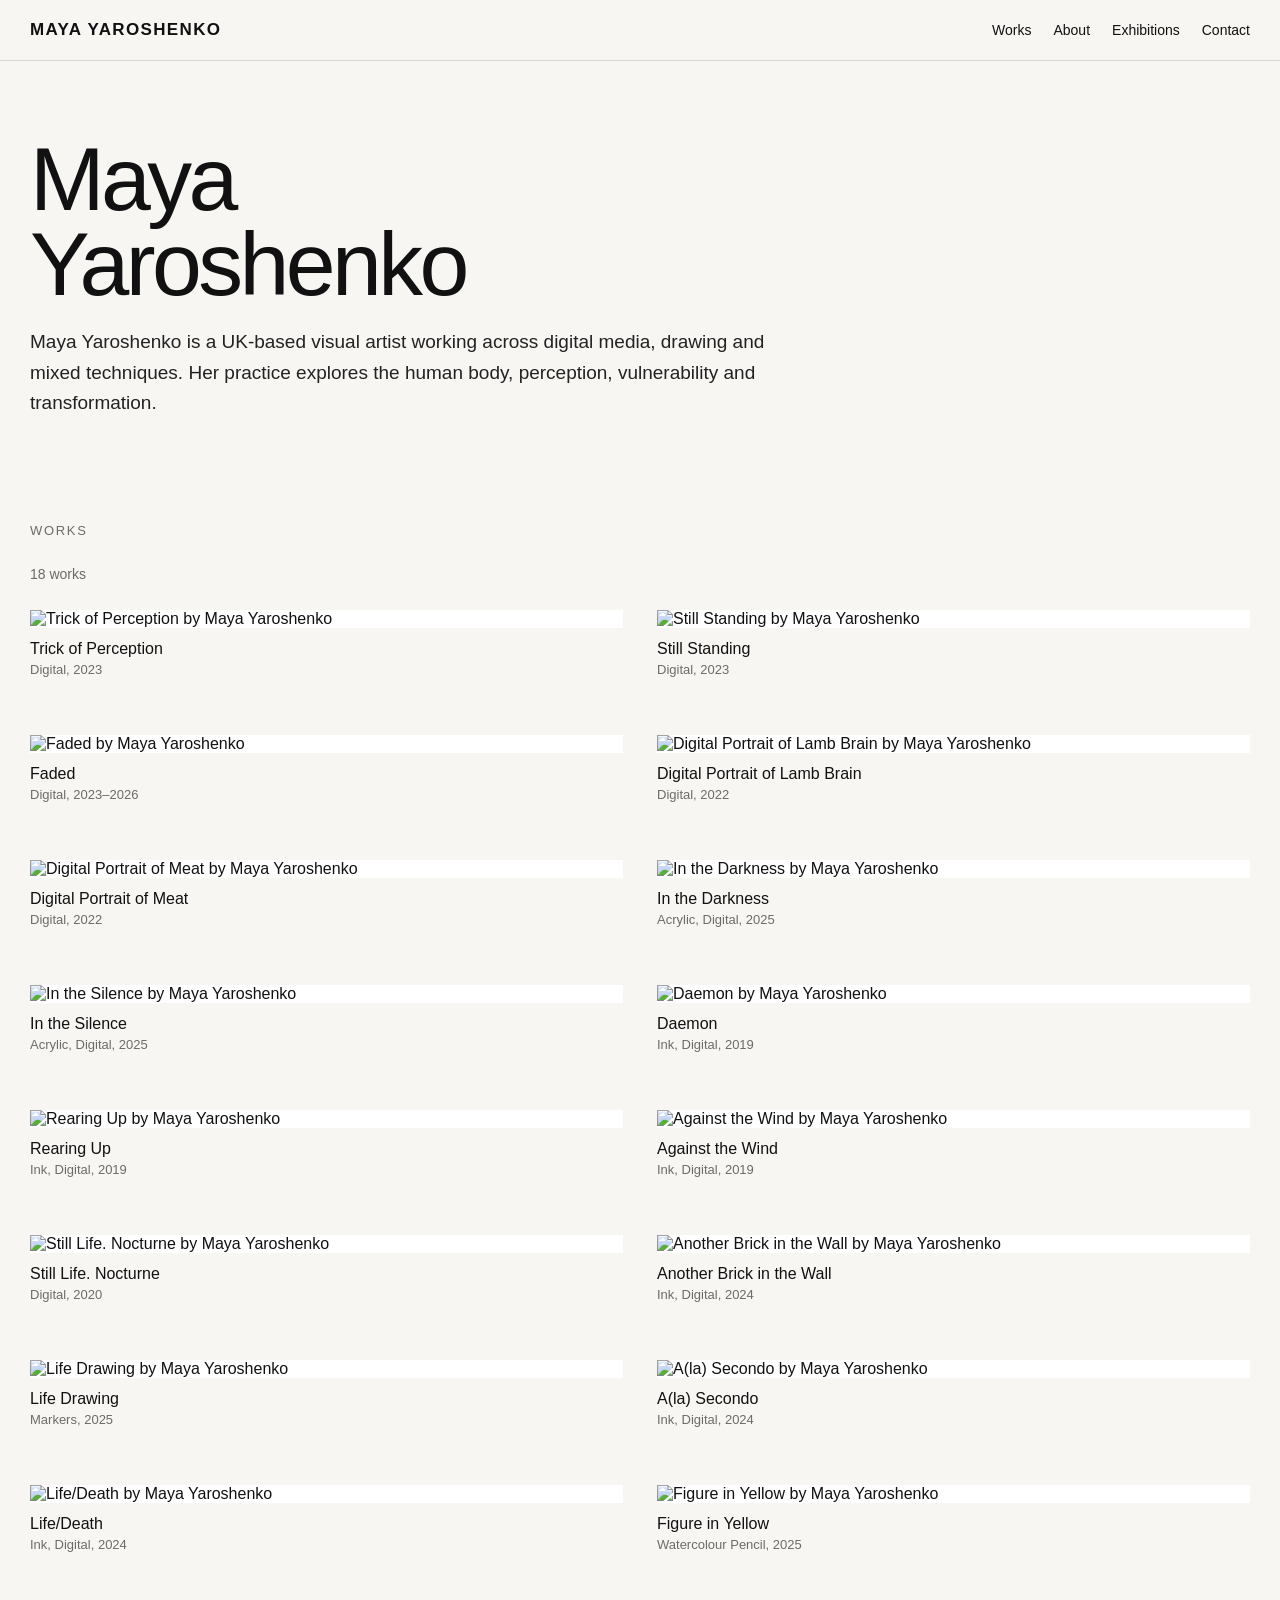
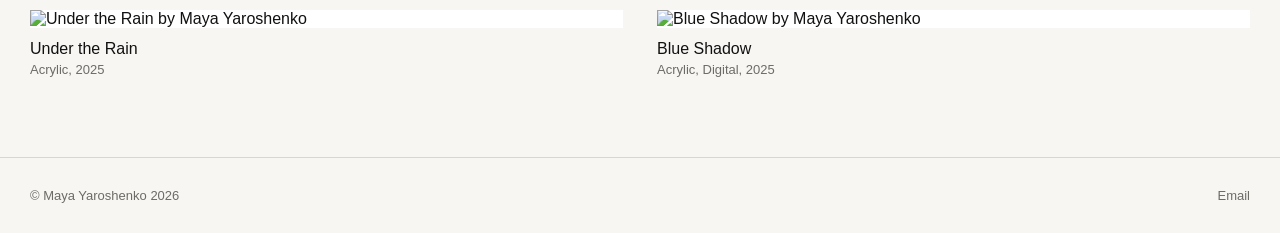
==== index.html @ f189d53a "Add files via upload" ====
<!doctype html><html lang="en"><head>
<meta charset="utf-8"><meta name="viewport" content="width=device-width,initial-scale=1">
<title>Maya Yaroshenko — Visual Artist</title><meta name="description" content="Portfolio of Maya Yaroshenko, UK-based visual artist.">
<link rel="stylesheet" href="style.css"></head><body>
<header class="site-header">
<a class="brand" href="index.html">MAYA YAROSHENKO</a>
<nav class="nav"><a href="index.html">Works</a><a href="about.html">About</a><a href="exhibitions.html">Exhibitions</a><a href="contact.html">Contact</a></nav>
</header><main>
<section class="hero"><h1>Maya<br>Yaroshenko</h1><p>Maya Yaroshenko is a UK-based visual artist working across digital media, drawing and mixed techniques. Her practice explores the human body, perception, vulnerability and transformation.</p></section>
<div class="section-title">Works</div><div class="count">18 works</div>
<section class="works-grid"><article class="work-card">
<img src="assets/images/trick-of-perception.jpg" alt="Trick of Perception by Maya Yaroshenko" loading="lazy">
<div class="work-meta"><div class="work-title">Trick of Perception</div><div class="work-details">Digital, 2023</div></div>
</article>
<article class="work-card">
<img src="assets/images/still-standing.jpg" alt="Still Standing by Maya Yaroshenko" loading="lazy">
<div class="work-meta"><div class="work-title">Still Standing</div><div class="work-details">Digital, 2023</div></div>
</article>
<article class="work-card">
<img src="assets/images/faded.jpg" alt="Faded by Maya Yaroshenko" loading="lazy">
<div class="work-meta"><div class="work-title">Faded</div><div class="work-details">Digital, 2023–2026</div></div>
</article>
<article class="work-card">
<img src="assets/images/digital-portrait-of-lamb-brain.jpg" alt="Digital Portrait of Lamb Brain by Maya Yaroshenko" loading="lazy">
<div class="work-meta"><div class="work-title">Digital Portrait of Lamb Brain</div><div class="work-details">Digital, 2022</div></div>
</article>
<article class="work-card">
<img src="assets/images/digital-meat.jpg" alt="Digital Portrait of Meat by Maya Yaroshenko" loading="lazy">
<div class="work-meta"><div class="work-title">Digital Portrait of Meat</div><div class="work-details">Digital, 2022</div></div>
</article>
<article class="work-card">
<img src="assets/images/in-the-darkness.jpg" alt="In the Darkness by Maya Yaroshenko" loading="lazy">
<div class="work-meta"><div class="work-title">In the Darkness</div><div class="work-details">Acrylic, Digital, 2025</div></div>
</article>
<article class="work-card">
<img src="assets/images/in-the-silence.jpg" alt="In the Silence by Maya Yaroshenko" loading="lazy">
<div class="work-meta"><div class="work-title">In the Silence</div><div class="work-details">Acrylic, Digital, 2025</div></div>
</article>
<article class="work-card">
<img src="assets/images/daemon.jpg" alt="Daemon by Maya Yaroshenko" loading="lazy">
<div class="work-meta"><div class="work-title">Daemon</div><div class="work-details">Ink, Digital, 2019</div></div>
</article>
<article class="work-card">
<img src="assets/images/rearing-up.jpg" alt="Rearing Up by Maya Yaroshenko" loading="lazy">
<div class="work-meta"><div class="work-title">Rearing Up</div><div class="work-details">Ink, Digital, 2019</div></div>
</article>
<article class="work-card">
<img src="assets/images/against-the-wind.jpg" alt="Against the Wind by Maya Yaroshenko" loading="lazy">
<div class="work-meta"><div class="work-title">Against the Wind</div><div class="work-details">Ink, Digital, 2019</div></div>
</article>
<article class="work-card">
<img src="assets/images/still-life-nocturne.jpg" alt="Still Life. Nocturne by Maya Yaroshenko" loading="lazy">
<div class="work-meta"><div class="work-title">Still Life. Nocturne</div><div class="work-details">Digital, 2020</div></div>
</article>
<article class="work-card">
<img src="assets/images/another-brick-in-the-wall.jpg" alt="Another Brick in the Wall by Maya Yaroshenko" loading="lazy">
<div class="work-meta"><div class="work-title">Another Brick in the Wall</div><div class="work-details">Ink, Digital, 2024</div></div>
</article>
<article class="work-card">
<img src="assets/images/life-drawing.jpg" alt="Life Drawing by Maya Yaroshenko" loading="lazy">
<div class="work-meta"><div class="work-title">Life Drawing</div><div class="work-details">Markers, 2025</div></div>
</article>
<article class="work-card">
<img src="assets/images/a-la-secondo.jpg" alt="A(la) Secondo by Maya Yaroshenko" loading="lazy">
<div class="work-meta"><div class="work-title">A(la) Secondo</div><div class="work-details">Ink, Digital, 2024</div></div>
</article>
<article class="work-card">
<img src="assets/images/life-death.jpg" alt="Life/Death by Maya Yaroshenko" loading="lazy">
<div class="work-meta"><div class="work-title">Life/Death</div><div class="work-details">Ink, Digital, 2024</div></div>
</article>


<article class="work-card">
<img src="assets/images/figure-in-yellow.jpg" alt="Figure in Yellow by Maya Yaroshenko" loading="lazy">
<div class="work-meta"><div class="work-title">Figure in Yellow</div><div class="work-details">Watercolour Pencil, 2025</div></div>
</article>
<article class="work-card">
<img src="assets/images/under-the-rain.jpg" alt="Under the Rain by Maya Yaroshenko" loading="lazy">
<div class="work-meta"><div class="work-title">Under the Rain</div><div class="work-details">Acrylic, 2025</div></div>
</article>
<article class="work-card">
<img src="assets/images/blue-shadow.jpg" alt="Blue Shadow by Maya Yaroshenko" loading="lazy">
<div class="work-meta"><div class="work-title">Blue Shadow</div><div class="work-details">Acrylic, Digital, 2025</div></div>
</article>

</section>
</main><footer class="site-footer"><span>© Maya Yaroshenko 2026</span><a href="mailto:mayyadvora@gmail.com">Email</a></footer></body></html>
---- style.css ----
:root{--bg:#f7f6f3;--text:#111;--muted:#6d6b66;--line:#d8d6d1;--max:1500px}
*{box-sizing:border-box}html{scroll-behavior:smooth}body{margin:0;background:var(--bg);color:var(--text);font-family:Arial,Helvetica,sans-serif;-webkit-font-smoothing:antialiased}
a{color:inherit;text-decoration:none}img{display:block;width:100%;height:auto}
.site-header{position:sticky;top:0;z-index:20;display:flex;justify-content:space-between;align-items:center;padding:20px 30px;background:rgba(247,246,243,.96);border-bottom:1px solid var(--line)}
.brand{font-size:17px;letter-spacing:.08em;font-weight:600}.nav{display:flex;gap:22px;font-size:14px}
main{max-width:var(--max);margin:0 auto;padding:0 30px 80px}
.hero{padding:76px 0 46px}.hero h1{font-size:clamp(48px,7vw,100px);line-height:.95;letter-spacing:-.04em;margin:0 0 20px;font-weight:500}
.hero p{max-width:760px;font-size:19px;line-height:1.6;color:#222}
.section-title{font-size:13px;text-transform:uppercase;letter-spacing:.13em;color:var(--muted);margin:40px 0 28px}
.works-grid{display:grid;grid-template-columns:repeat(2,minmax(0,1fr));gap:58px 34px}
.work-card img{background:#fff;max-height:820px;object-fit:contain}
.work-meta{padding-top:12px}.work-title{font-size:16px;margin-bottom:4px}.work-details{font-size:13px;color:var(--muted)}
.count{font-size:14px;color:var(--muted);margin-bottom:28px}
.site-footer{max-width:var(--max);margin:0 auto;padding:30px;border-top:1px solid var(--line);display:flex;justify-content:space-between;color:var(--muted);font-size:13px}
@media(max-width:850px){
.site-header{padding:16px 16px;align-items:flex-start}.brand{font-size:14px}.nav{gap:10px;font-size:12px;flex-wrap:wrap;justify-content:flex-end}
main{padding:0 16px 56px}.hero{padding-top:54px}.hero h1{font-size:52px}.hero p{font-size:16px;line-height:1.55}
.works-grid{grid-template-columns:1fr;gap:44px}.work-card img{max-height:none}.site-footer{padding:24px 16px 34px}
}
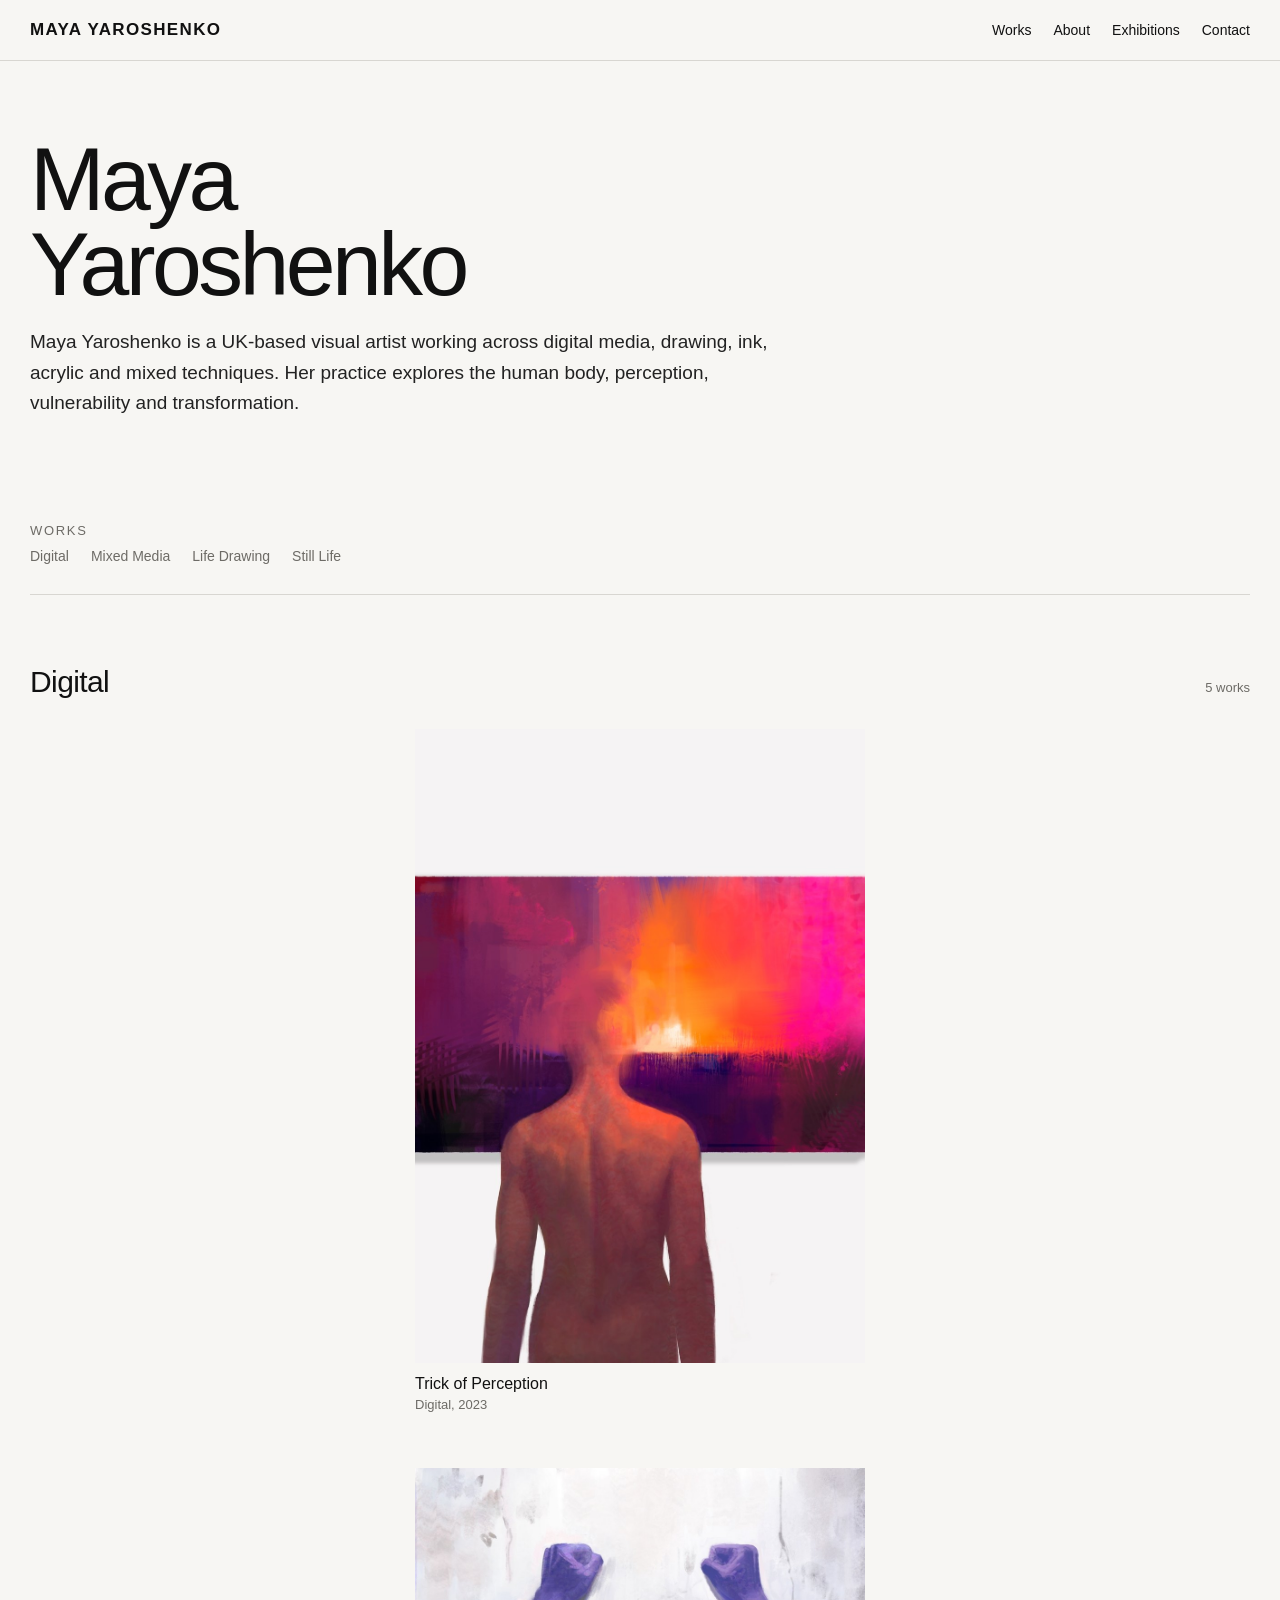
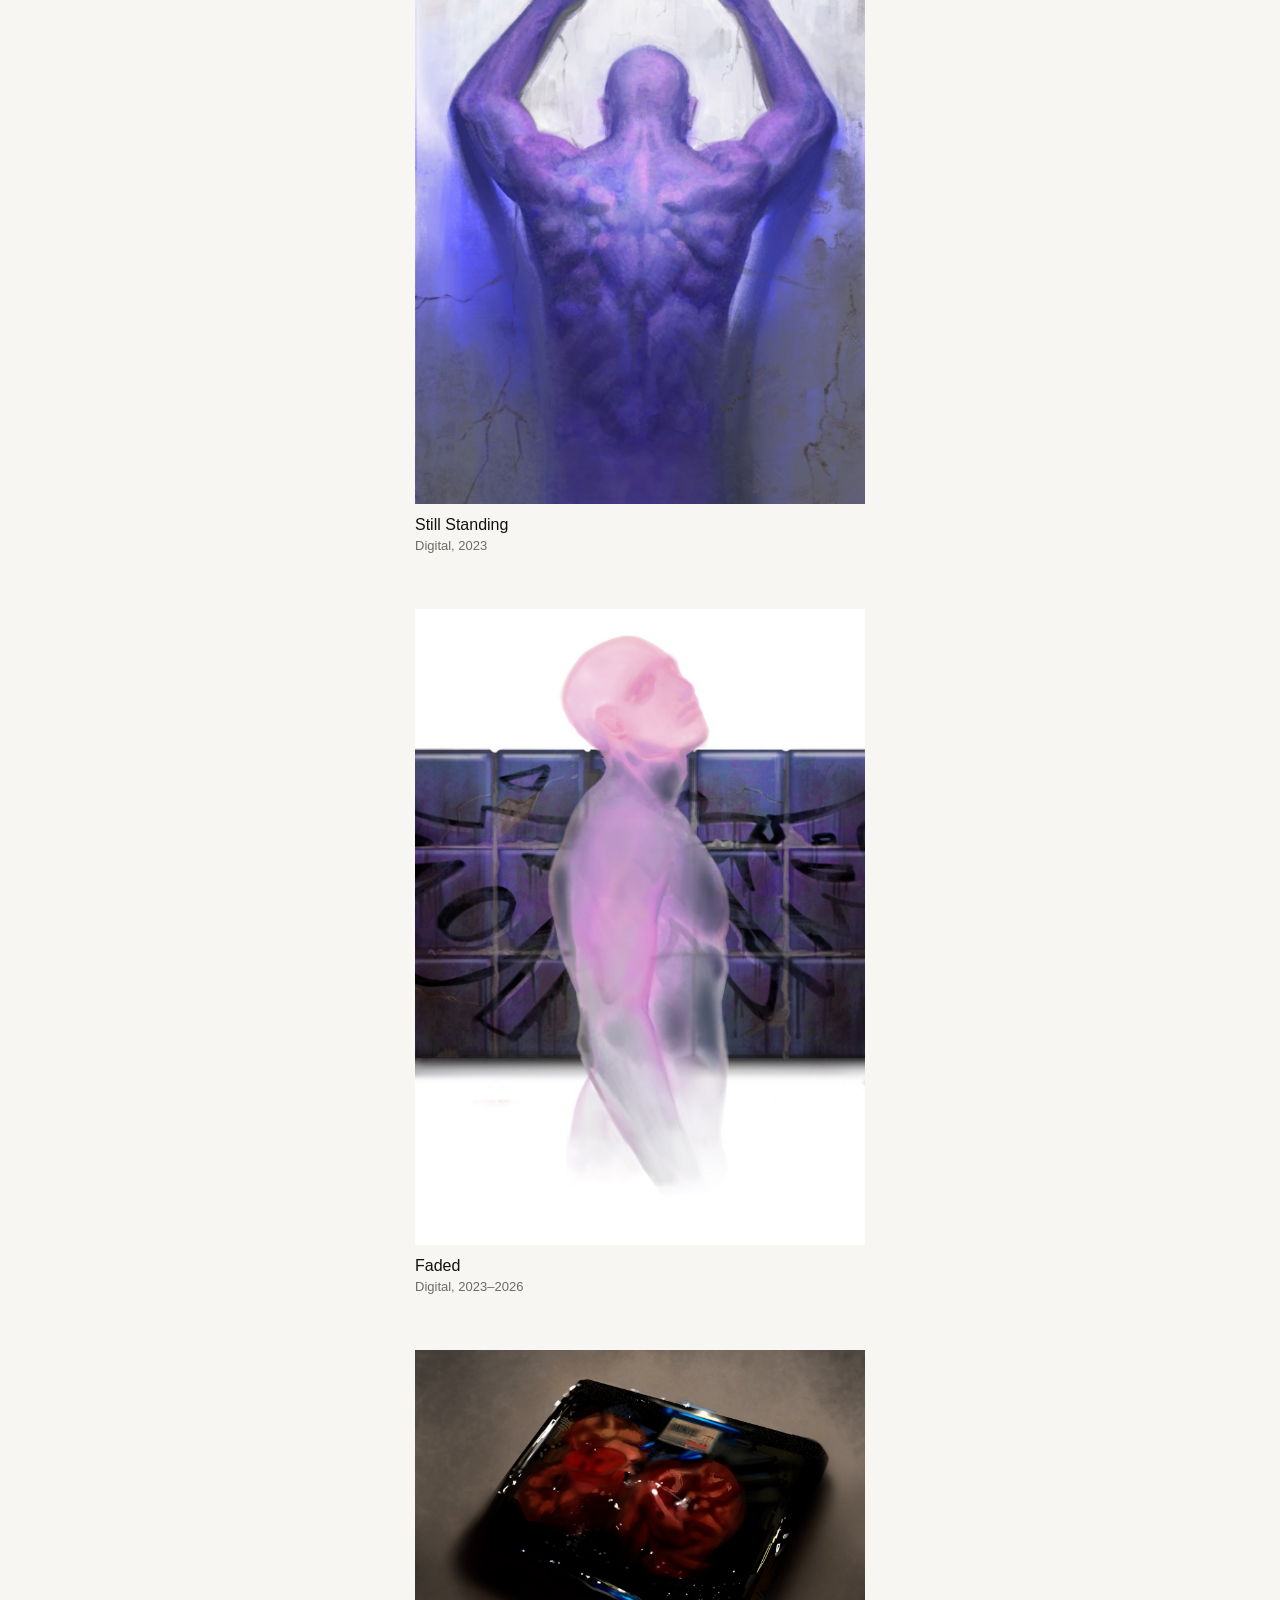
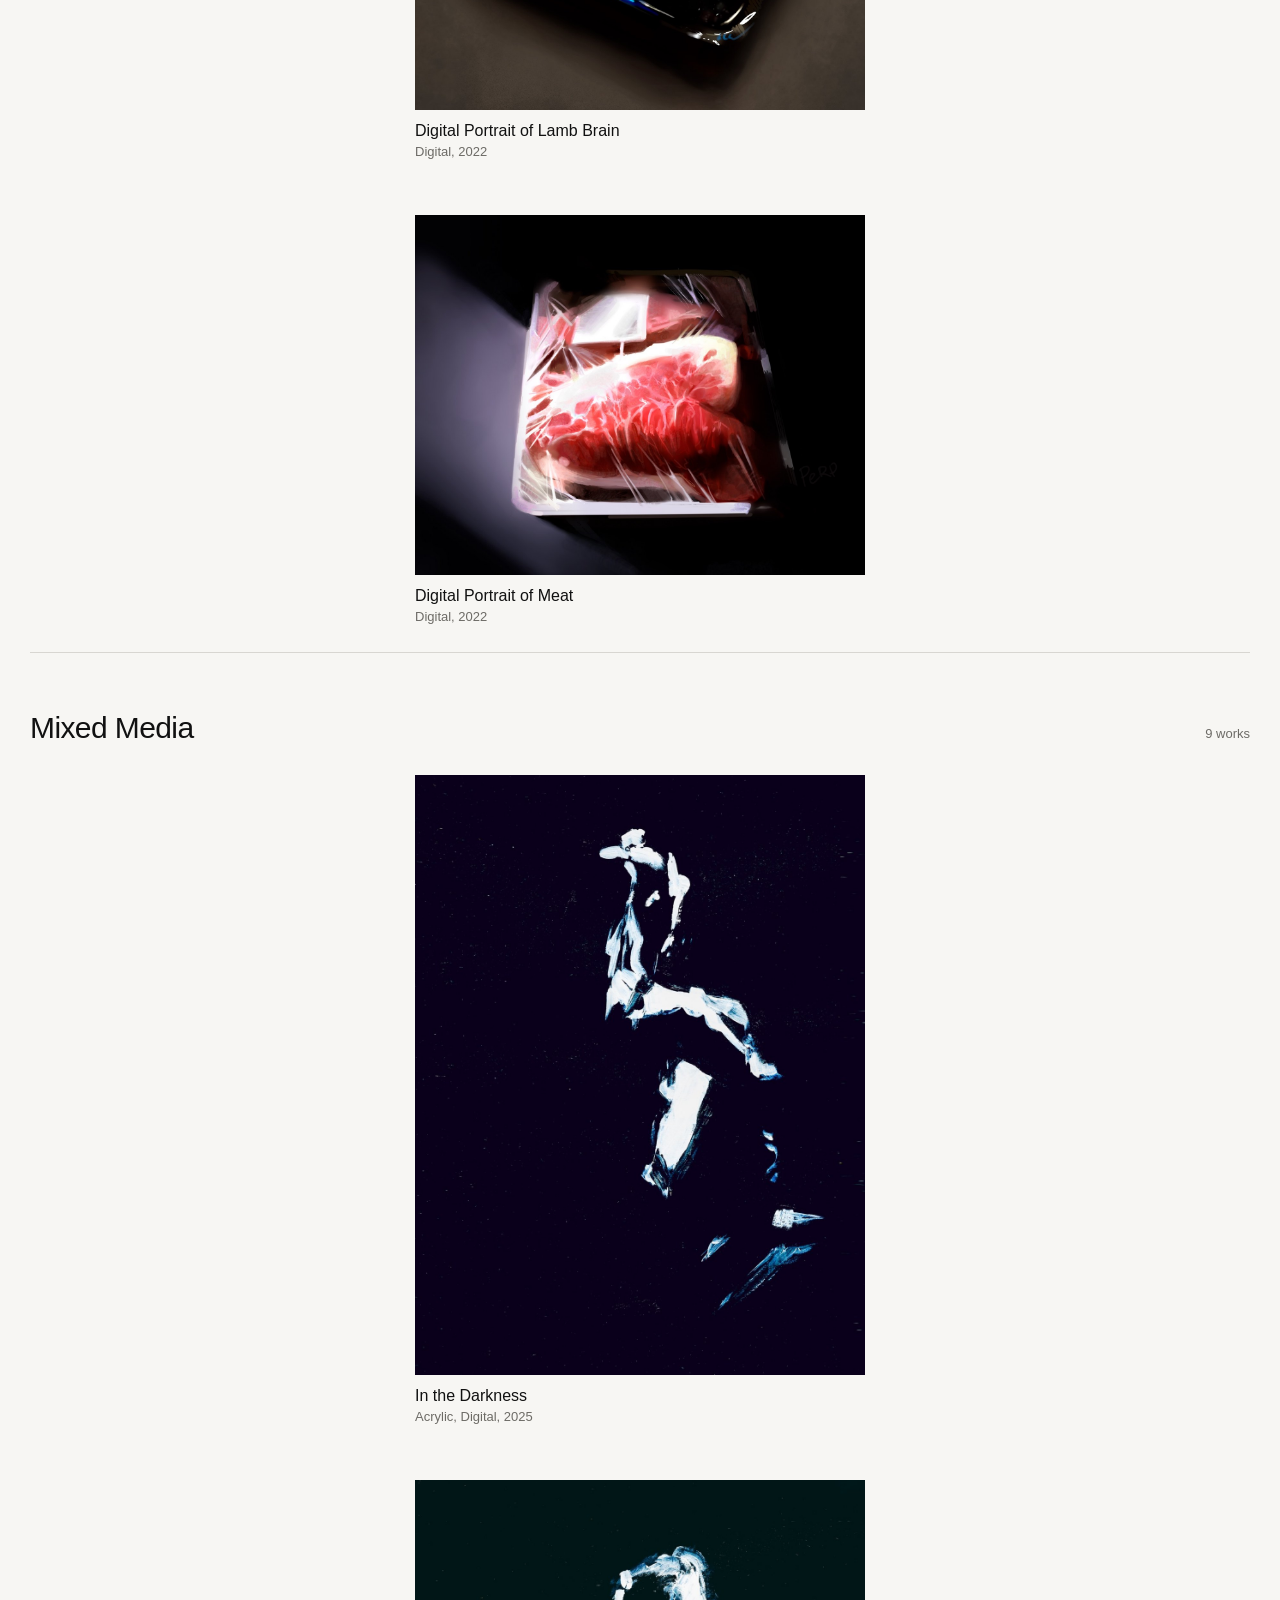
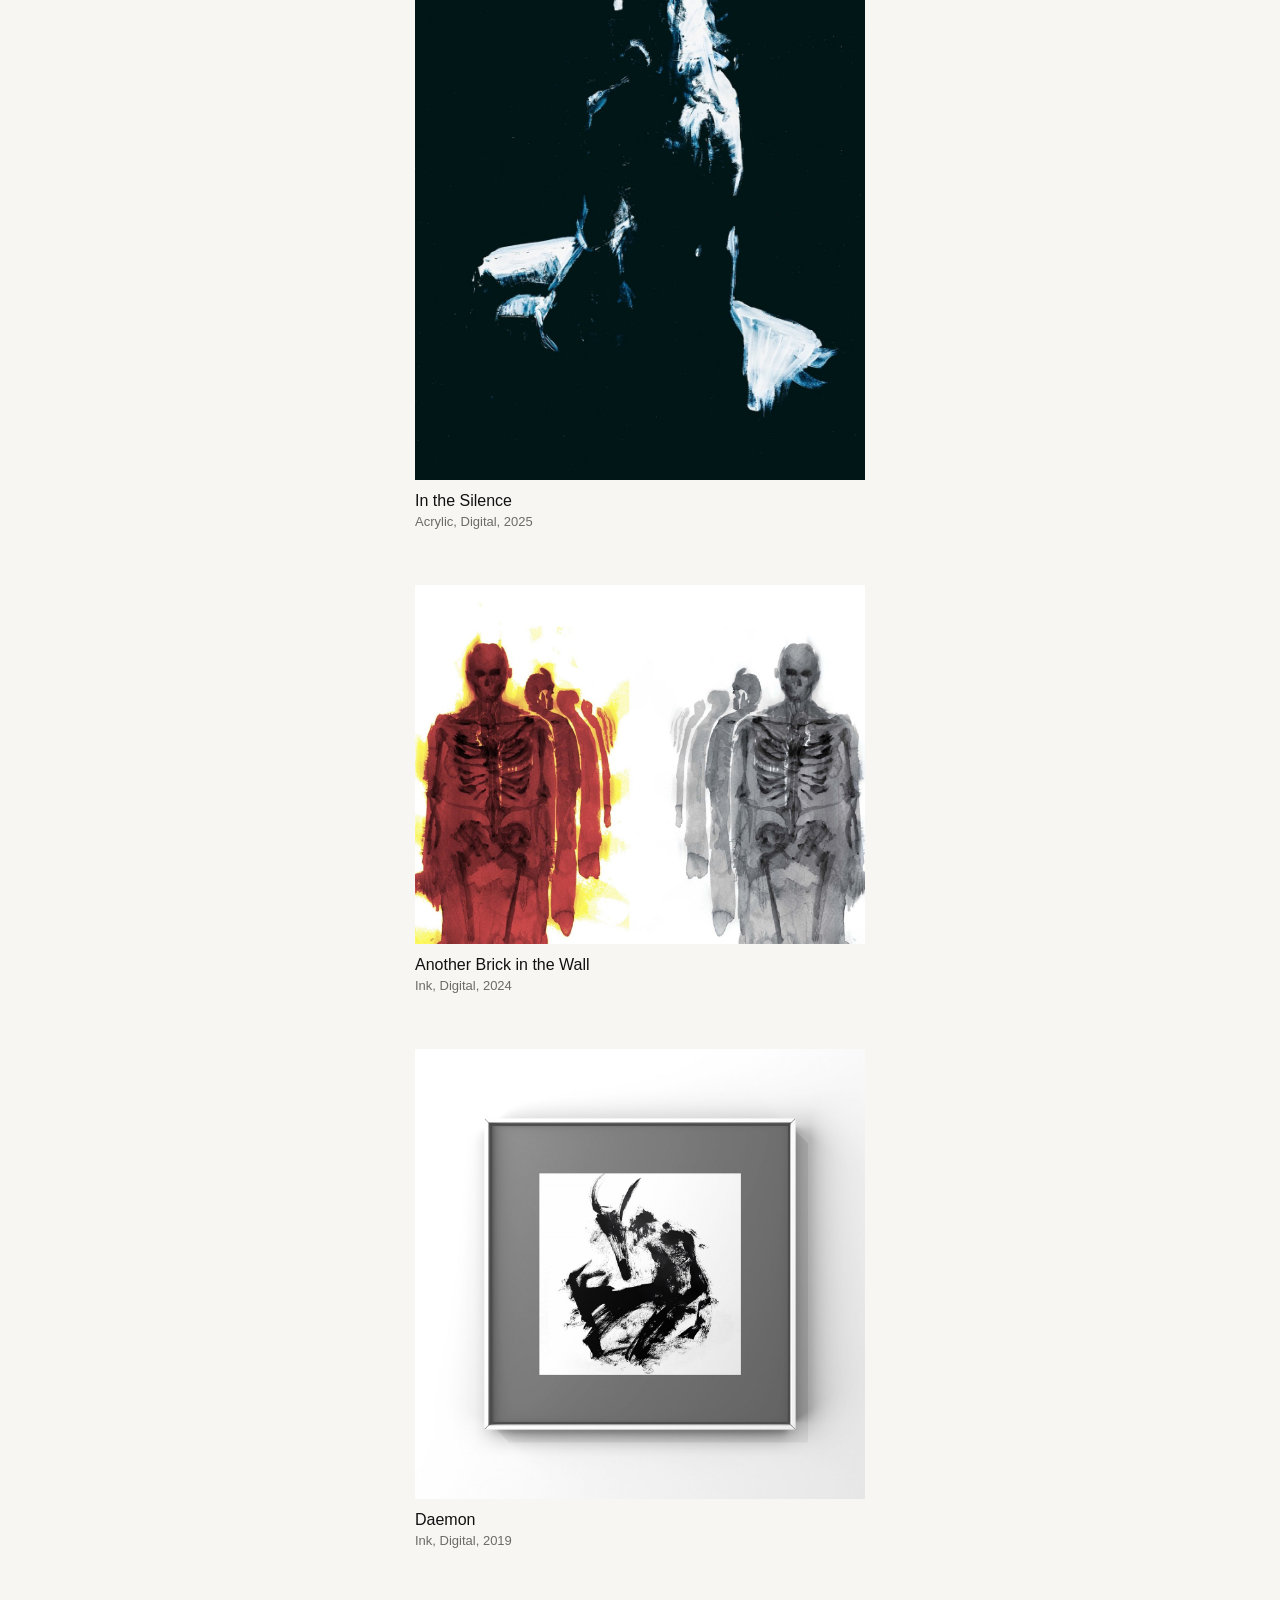
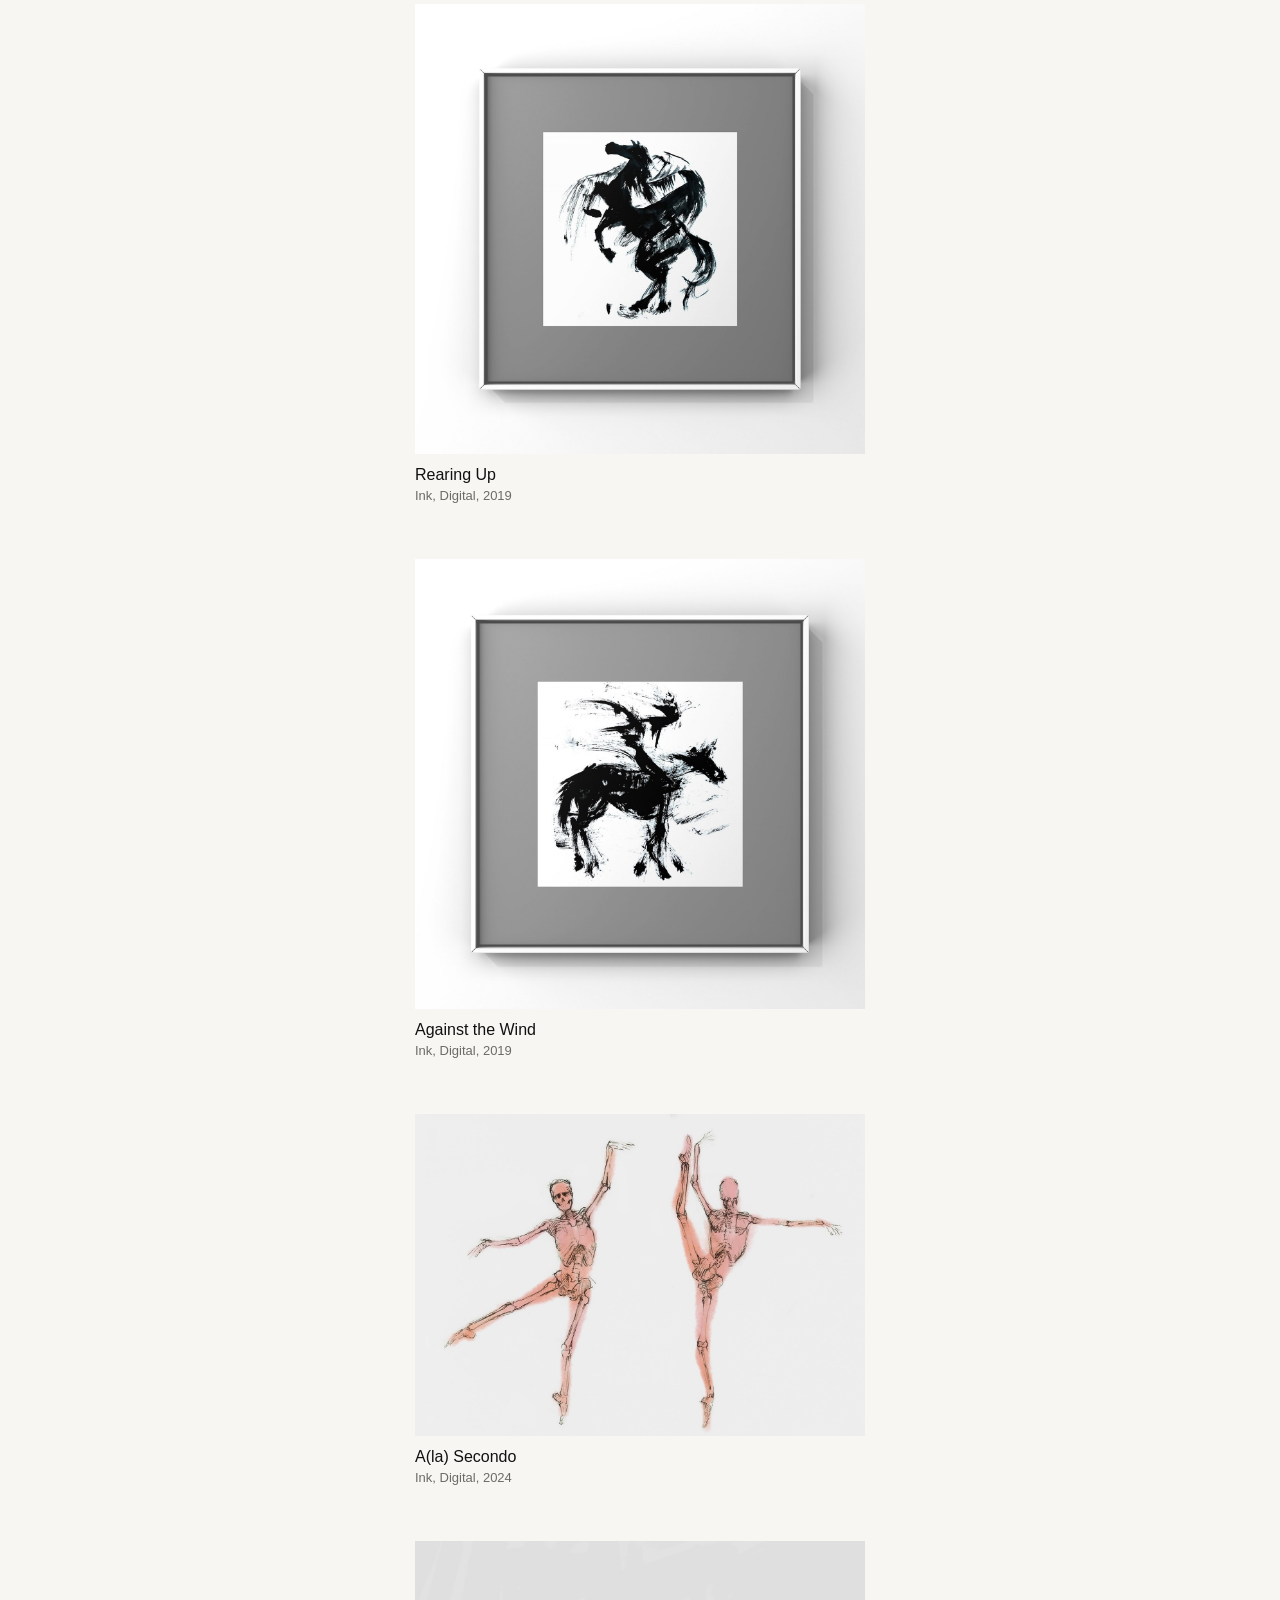
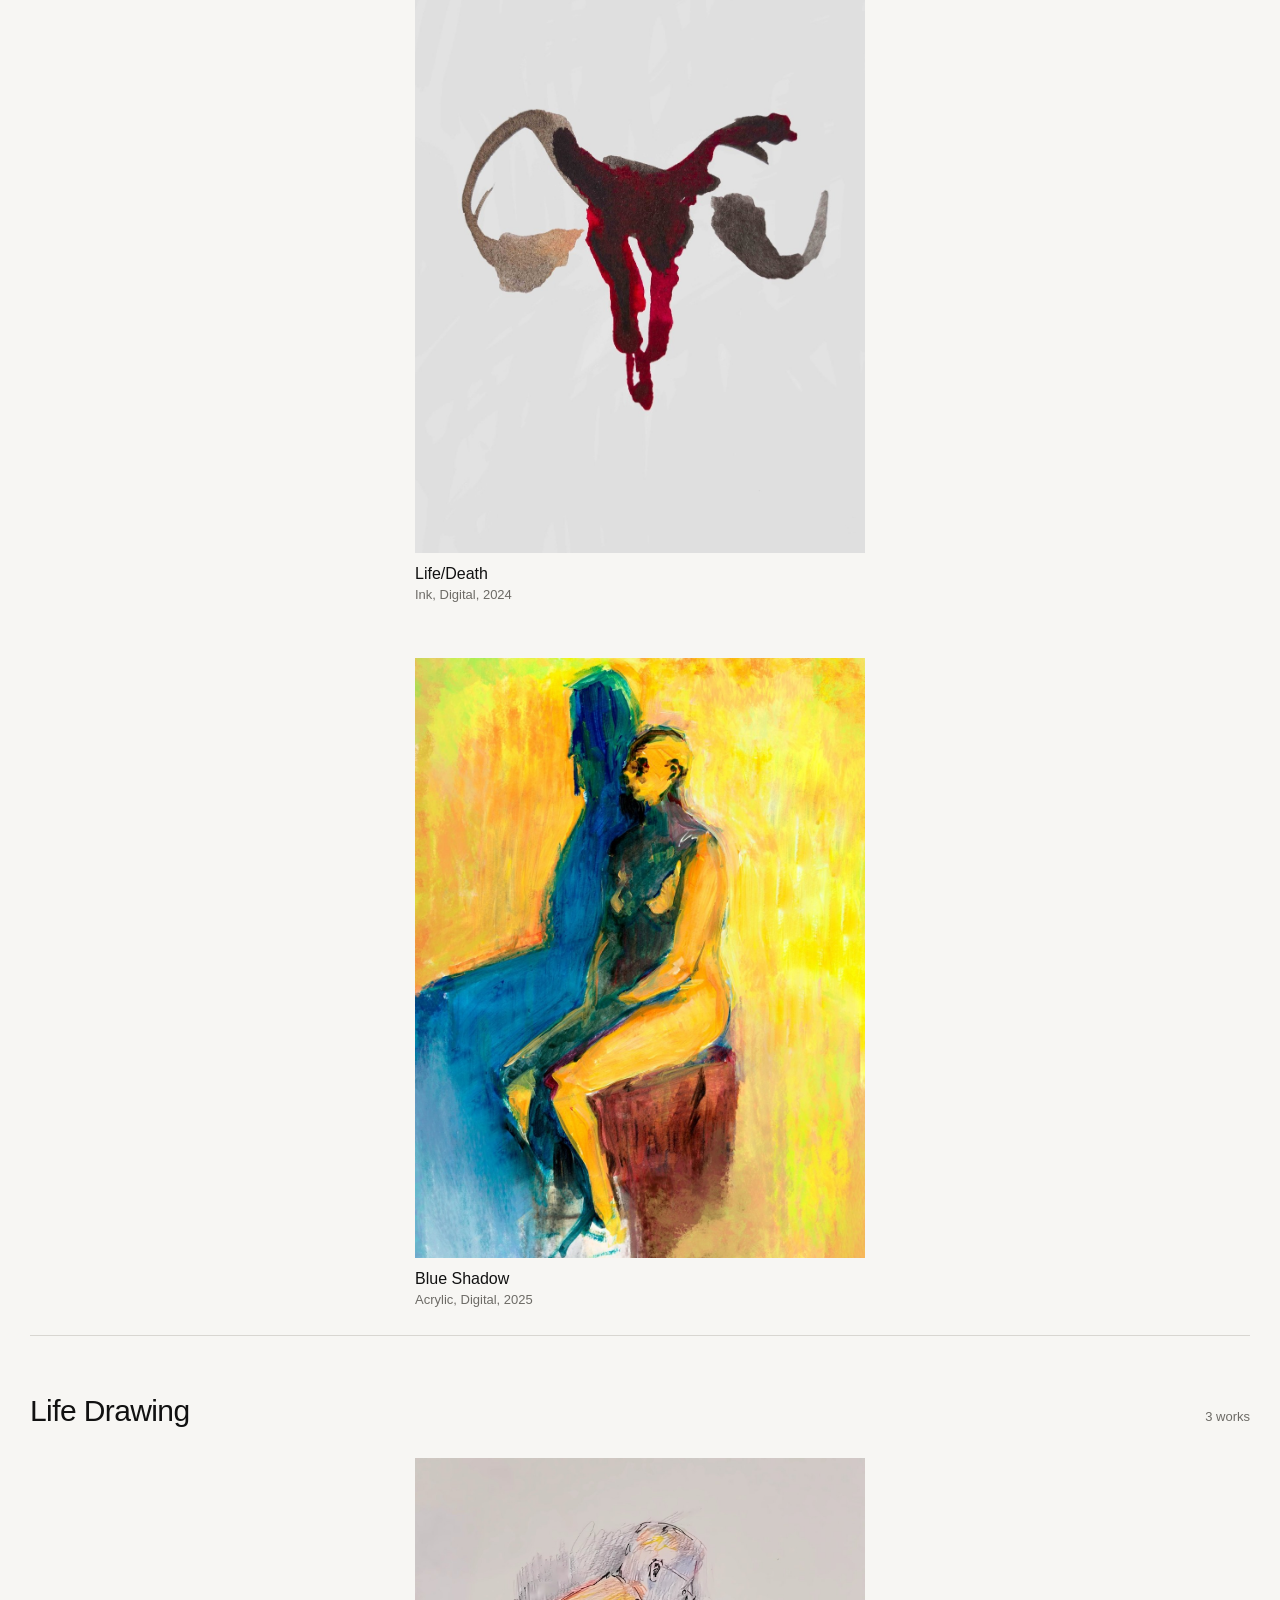
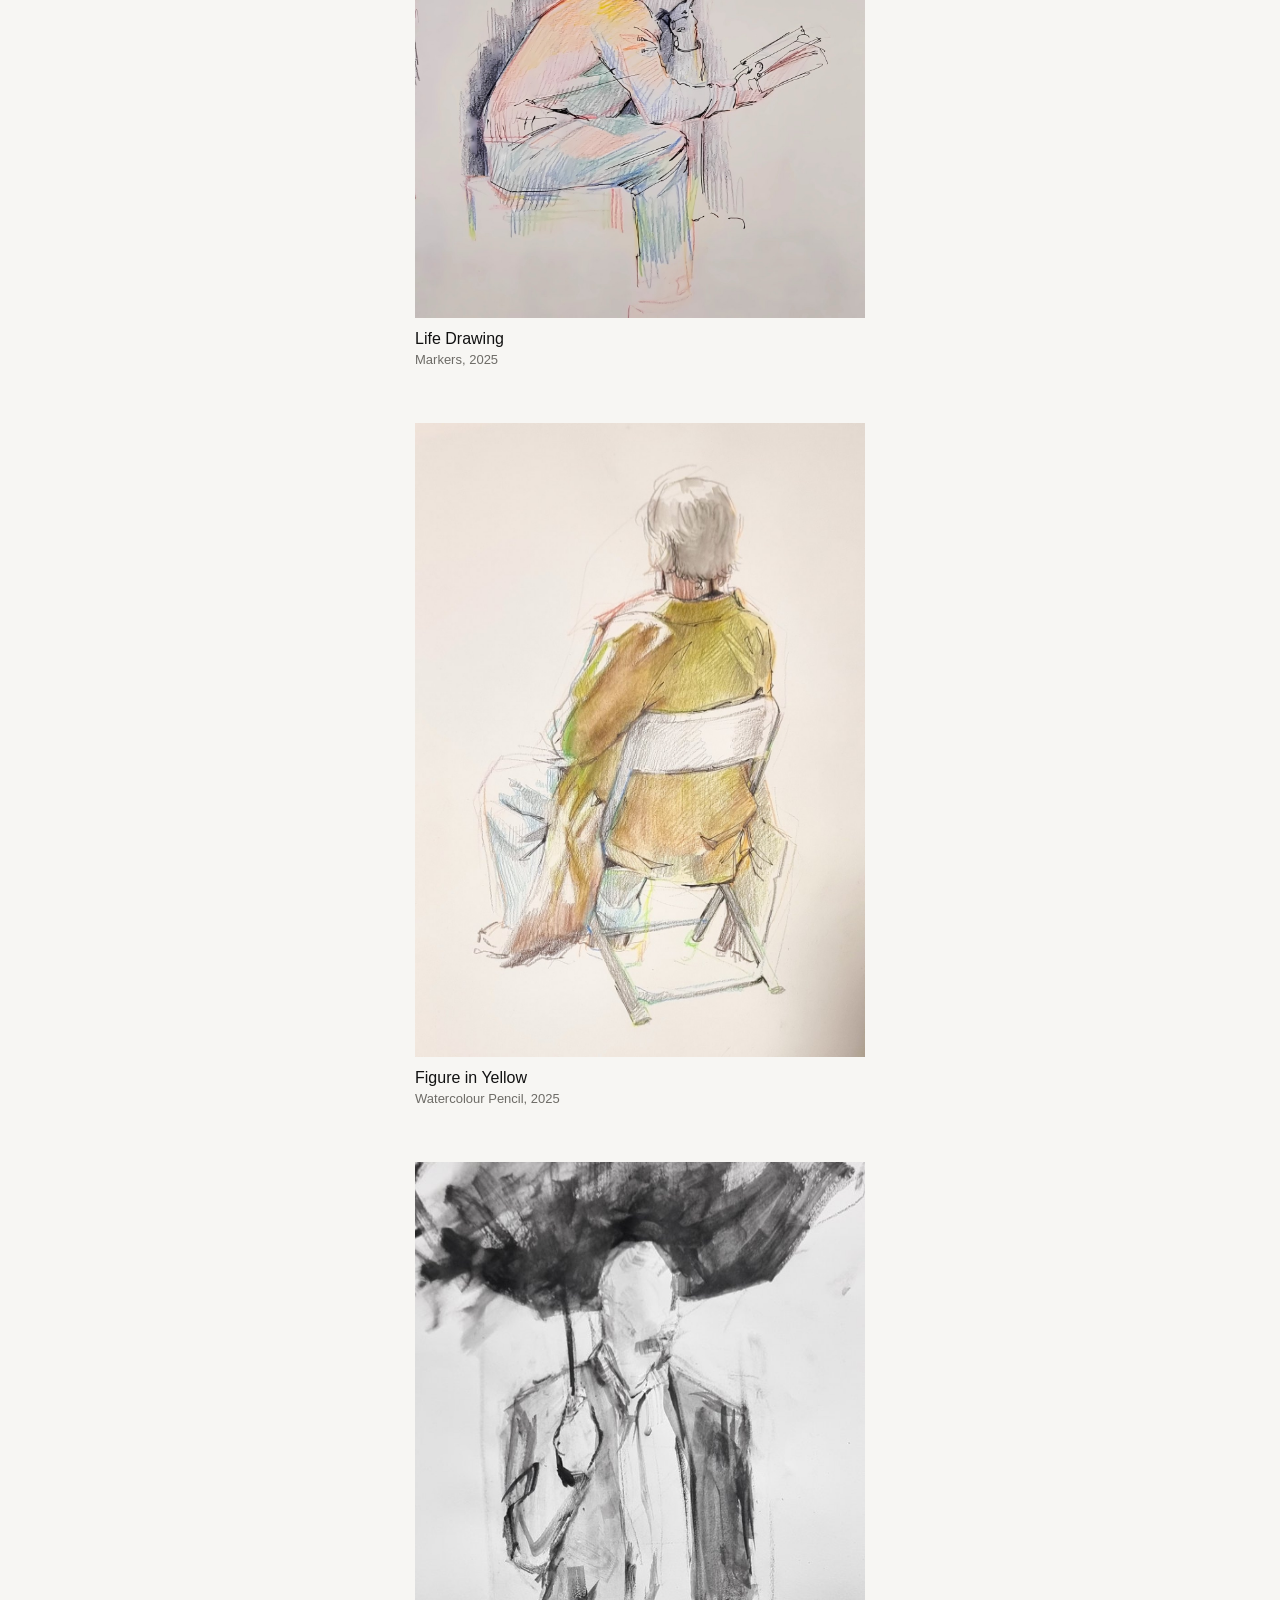
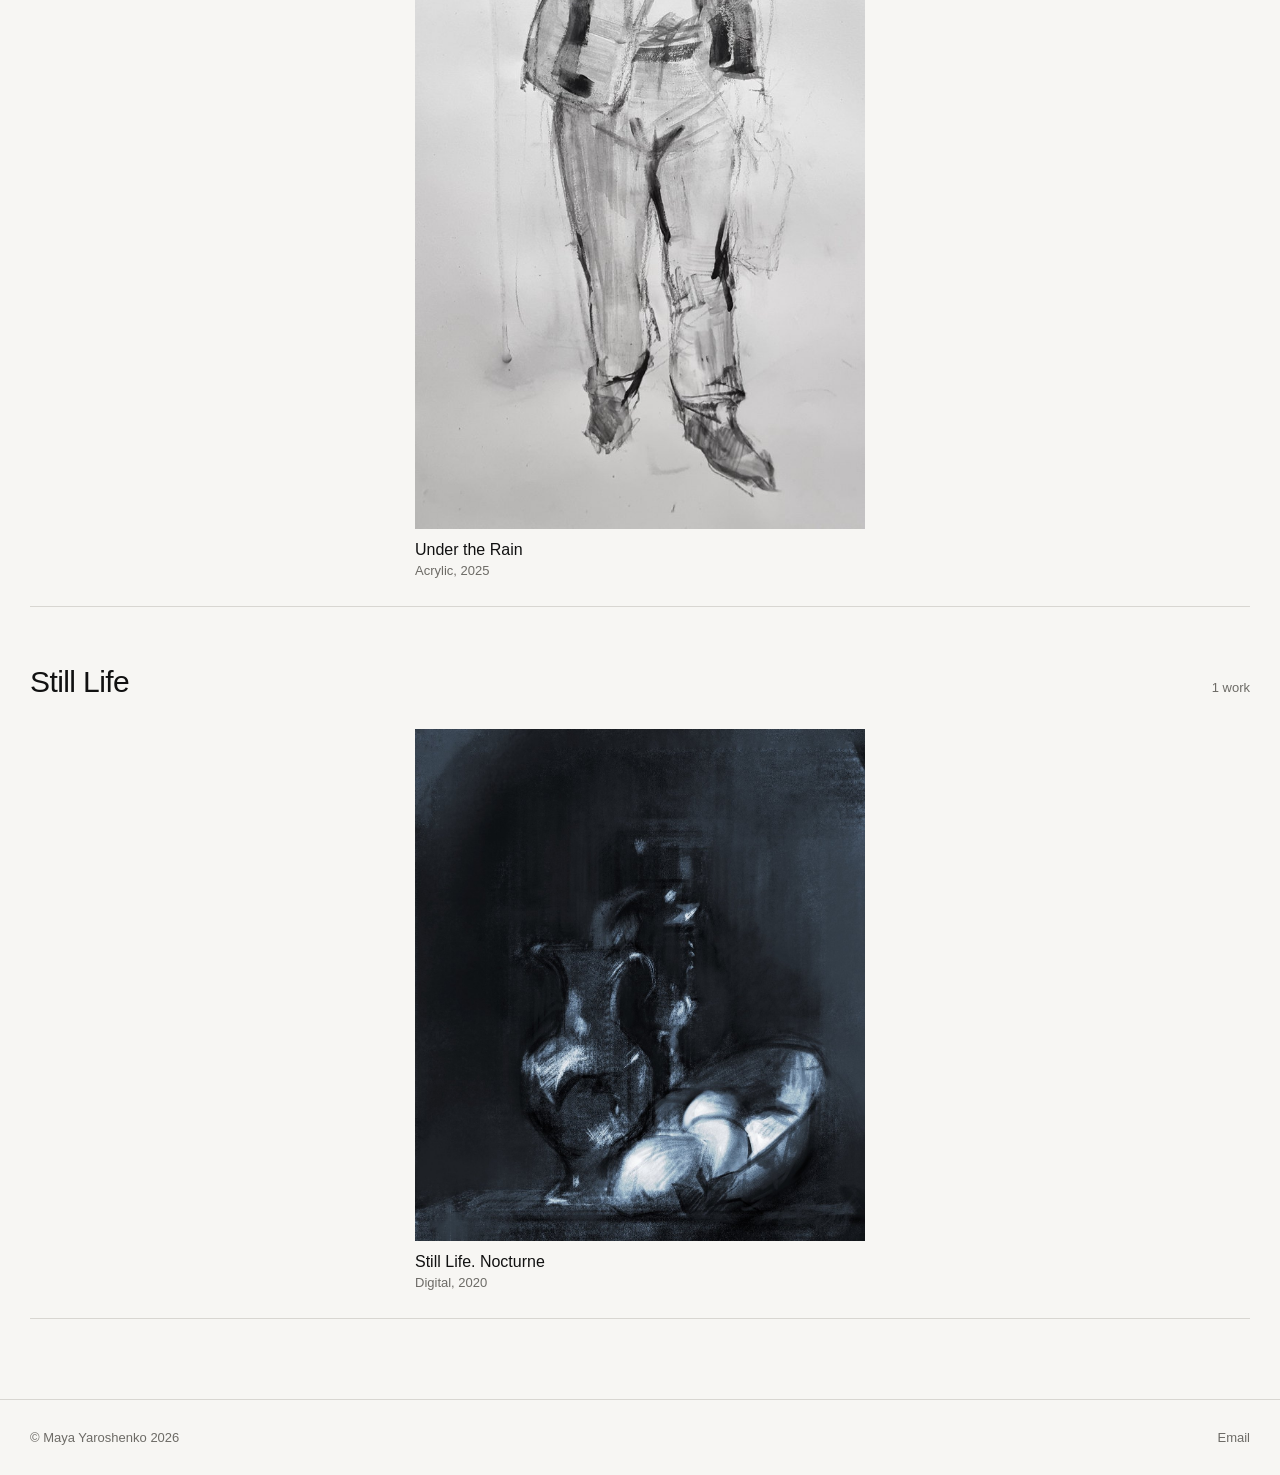
==== commit 3d7bda9d: "Add files via upload" ====
--- a/index.html
+++ b/index.html
@@ -1,87 +1,116 @@
 <!doctype html><html lang="en"><head>
 <meta charset="utf-8"><meta name="viewport" content="width=device-width,initial-scale=1">
-<title>Maya Yaroshenko — Visual Artist</title><meta name="description" content="Portfolio of Maya Yaroshenko, UK-based visual artist.">
-<link rel="stylesheet" href="style.css"></head><body>
-<header class="site-header">
-<a class="brand" href="index.html">MAYA YAROSHENKO</a>
-<nav class="nav"><a href="index.html">Works</a><a href="about.html">About</a><a href="exhibitions.html">Exhibitions</a><a href="contact.html">Contact</a></nav>
-</header><main>
-<section class="hero"><h1>Maya<br>Yaroshenko</h1><p>Maya Yaroshenko is a UK-based visual artist working across digital media, drawing and mixed techniques. Her practice explores the human body, perception, vulnerability and transformation.</p></section>
-<div class="section-title">Works</div><div class="count">18 works</div>
-<section class="works-grid"><article class="work-card">
-<img src="assets/images/trick-of-perception.jpg" alt="Trick of Perception by Maya Yaroshenko" loading="lazy">
-<div class="work-meta"><div class="work-title">Trick of Perception</div><div class="work-details">Digital, 2023</div></div>
-</article>
-<article class="work-card">
-<img src="assets/images/still-standing.jpg" alt="Still Standing by Maya Yaroshenko" loading="lazy">
-<div class="work-meta"><div class="work-title">Still Standing</div><div class="work-details">Digital, 2023</div></div>
-</article>
-<article class="work-card">
-<img src="assets/images/faded.jpg" alt="Faded by Maya Yaroshenko" loading="lazy">
-<div class="work-meta"><div class="work-title">Faded</div><div class="work-details">Digital, 2023–2026</div></div>
-</article>
-<article class="work-card">
-<img src="assets/images/digital-portrait-of-lamb-brain.jpg" alt="Digital Portrait of Lamb Brain by Maya Yaroshenko" loading="lazy">
-<div class="work-meta"><div class="work-title">Digital Portrait of Lamb Brain</div><div class="work-details">Digital, 2022</div></div>
-</article>
-<article class="work-card">
-<img src="assets/images/digital-meat.jpg" alt="Digital Portrait of Meat by Maya Yaroshenko" loading="lazy">
-<div class="work-meta"><div class="work-title">Digital Portrait of Meat</div><div class="work-details">Digital, 2022</div></div>
-</article>
-<article class="work-card">
-<img src="assets/images/in-the-darkness.jpg" alt="In the Darkness by Maya Yaroshenko" loading="lazy">
-<div class="work-meta"><div class="work-title">In the Darkness</div><div class="work-details">Acrylic, Digital, 2025</div></div>
-</article>
-<article class="work-card">
-<img src="assets/images/in-the-silence.jpg" alt="In the Silence by Maya Yaroshenko" loading="lazy">
-<div class="work-meta"><div class="work-title">In the Silence</div><div class="work-details">Acrylic, Digital, 2025</div></div>
-</article>
-<article class="work-card">
-<img src="assets/images/daemon.jpg" alt="Daemon by Maya Yaroshenko" loading="lazy">
-<div class="work-meta"><div class="work-title">Daemon</div><div class="work-details">Ink, Digital, 2019</div></div>
-</article>
-<article class="work-card">
-<img src="assets/images/rearing-up.jpg" alt="Rearing Up by Maya Yaroshenko" loading="lazy">
-<div class="work-meta"><div class="work-title">Rearing Up</div><div class="work-details">Ink, Digital, 2019</div></div>
-</article>
-<article class="work-card">
-<img src="assets/images/against-the-wind.jpg" alt="Against the Wind by Maya Yaroshenko" loading="lazy">
-<div class="work-meta"><div class="work-title">Against the Wind</div><div class="work-details">Ink, Digital, 2019</div></div>
-</article>
-<article class="work-card">
-<img src="assets/images/still-life-nocturne.jpg" alt="Still Life. Nocturne by Maya Yaroshenko" loading="lazy">
-<div class="work-meta"><div class="work-title">Still Life. Nocturne</div><div class="work-details">Digital, 2020</div></div>
-</article>
-<article class="work-card">
-<img src="assets/images/another-brick-in-the-wall.jpg" alt="Another Brick in the Wall by Maya Yaroshenko" loading="lazy">
-<div class="work-meta"><div class="work-title">Another Brick in the Wall</div><div class="work-details">Ink, Digital, 2024</div></div>
-</article>
-<article class="work-card">
-<img src="assets/images/life-drawing.jpg" alt="Life Drawing by Maya Yaroshenko" loading="lazy">
-<div class="work-meta"><div class="work-title">Life Drawing</div><div class="work-details">Markers, 2025</div></div>
-</article>
-<article class="work-card">
-<img src="assets/images/a-la-secondo.jpg" alt="A(la) Secondo by Maya Yaroshenko" loading="lazy">
-<div class="work-meta"><div class="work-title">A(la) Secondo</div><div class="work-details">Ink, Digital, 2024</div></div>
-</article>
-<article class="work-card">
-<img src="assets/images/life-death.jpg" alt="Life/Death by Maya Yaroshenko" loading="lazy">
-<div class="work-meta"><div class="work-title">Life/Death</div><div class="work-details">Ink, Digital, 2024</div></div>
-</article>
+<title>Maya Yaroshenko — Visual Artist</title><style>
+:root{--bg:#f7f6f3;--text:#111;--muted:#6d6b66;--line:#d8d6d1;--max:1500px}
+*{box-sizing:border-box}html{scroll-behavior:smooth}body{margin:0;background:var(--bg);color:var(--text);font-family:Arial,Helvetica,sans-serif;-webkit-font-smoothing:antialiased}
+a{color:inherit;text-decoration:none}img{display:block;width:100%;height:auto}
+header{position:sticky;top:0;z-index:20;display:flex;justify-content:space-between;align-items:center;padding:20px 30px;background:rgba(247,246,243,.96);border-bottom:1px solid var(--line)}
+.brand{font-size:17px;letter-spacing:.08em;font-weight:600}.nav{display:flex;gap:22px;font-size:14px}
+main{max-width:var(--max);margin:0 auto;padding:0 30px 80px}
+.hero{padding:76px 0 46px}.hero h1{font-size:clamp(48px,7vw,100px);line-height:.95;letter-spacing:-.04em;margin:0 0 20px;font-weight:500}
+.hero p{max-width:760px;font-size:19px;line-height:1.6;color:#222}
+.works-heading{font-size:13px;text-transform:uppercase;letter-spacing:.13em;color:var(--muted);margin:40px 0 10px}
+.category-nav{display:flex;gap:14px 22px;flex-wrap:wrap;padding:0 0 30px;border-bottom:1px solid var(--line);margin-bottom:12px}
+.category-nav a{font-size:14px;color:var(--muted)}
+.category-nav a:hover{text-decoration:underline;text-underline-offset:4px;color:var(--text)}
+.work-section{padding:58px 0 28px;border-bottom:1px solid var(--line)}
+.section-head{display:flex;align-items:baseline;justify-content:space-between;gap:20px;margin-bottom:30px}
+.section-head h2{font-size:30px;font-weight:500;letter-spacing:-.02em;margin:0}
+.section-head span{font-size:13px;color:var(--muted)}
+.grid{display:grid;grid-template-columns:1fr;gap:56px;max-width:450px;margin:0 auto}
+.work-card{max-width:450px;margin:0 auto}.work-card img{background:#fff;max-height:none;object-fit:contain}
+.meta{padding-top:12px}.title{font-size:16px;margin-bottom:4px}.details{font-size:13px;color:var(--muted)}
+footer{max-width:var(--max);margin:0 auto;padding:30px;border-top:1px solid var(--line);display:flex;justify-content:space-between;color:var(--muted);font-size:13px}
+@media(max-width:850px){
+header{padding:16px;align-items:flex-start;gap:16px}.brand{font-size:14px}.nav{gap:10px;font-size:12px;flex-wrap:wrap;justify-content:flex-end}
+main{padding:0 16px 56px}.hero{padding-top:54px}.hero h1{font-size:52px}.hero p{font-size:16px;line-height:1.55}
+.category-nav{gap:10px 16px;padding-bottom:22px}.work-section{padding:44px 0 20px}.section-head h2{font-size:25px}
+.grid{grid-template-columns:1fr;gap:40px;max-width:450px;margin:0 auto}.work-card img{max-height:none}
+footer{padding:24px 16px 34px}
+}
+</style></head><body>
+<header>
+<a class="brand" href="#">MAYA YAROSHENKO</a>
+<nav class="nav"><a href="#works">Works</a><a href="about.html">About</a><a href="exhibitions.html">Exhibitions</a><a href="contact.html">Contact</a></nav>
+</header>
+<main>
+<section class="hero"><h1>Maya<br>Yaroshenko</h1>
+<p>Maya Yaroshenko is a UK-based visual artist working across digital media, drawing, ink, acrylic and mixed techniques. Her practice explores the human body, perception, vulnerability and transformation.</p></section>
+<div class="works-heading" id="works">Works</div>
+<nav class="category-nav">
+<a href="#digital">Digital</a><a href="#mixed-media">Mixed Media</a><a href="#life-drawing">Life Drawing</a><a href="#still-life">Still Life</a>
+</nav>
 
-
-<article class="work-card">
-<img src="assets/images/figure-in-yellow.jpg" alt="Figure in Yellow by Maya Yaroshenko" loading="lazy">
-<div class="work-meta"><div class="work-title">Figure in Yellow</div><div class="work-details">Watercolour Pencil, 2025</div></div>
-</article>
-<article class="work-card">
-<img src="assets/images/under-the-rain.jpg" alt="Under the Rain by Maya Yaroshenko" loading="lazy">
-<div class="work-meta"><div class="work-title">Under the Rain</div><div class="work-details">Acrylic, 2025</div></div>
-</article>
-<article class="work-card">
-<img src="assets/images/blue-shadow.jpg" alt="Blue Shadow by Maya Yaroshenko" loading="lazy">
-<div class="work-meta"><div class="work-title">Blue Shadow</div><div class="work-details">Acrylic, Digital, 2025</div></div>
-</article>
-
+<section class="work-section" id="digital">
+  <div class="section-head"><h2>Digital</h2><span>5 works</span></div>
+  <div class="grid"><article class="work-card">
+<img src="[data-uri]" alt="Trick of Perception by Maya Yaroshenko">
+<div class="meta"><div class="title">Trick of Perception</div><div class="details">Digital, 2023</div></div>
+</article><article class="work-card">
+<img src="[data-uri]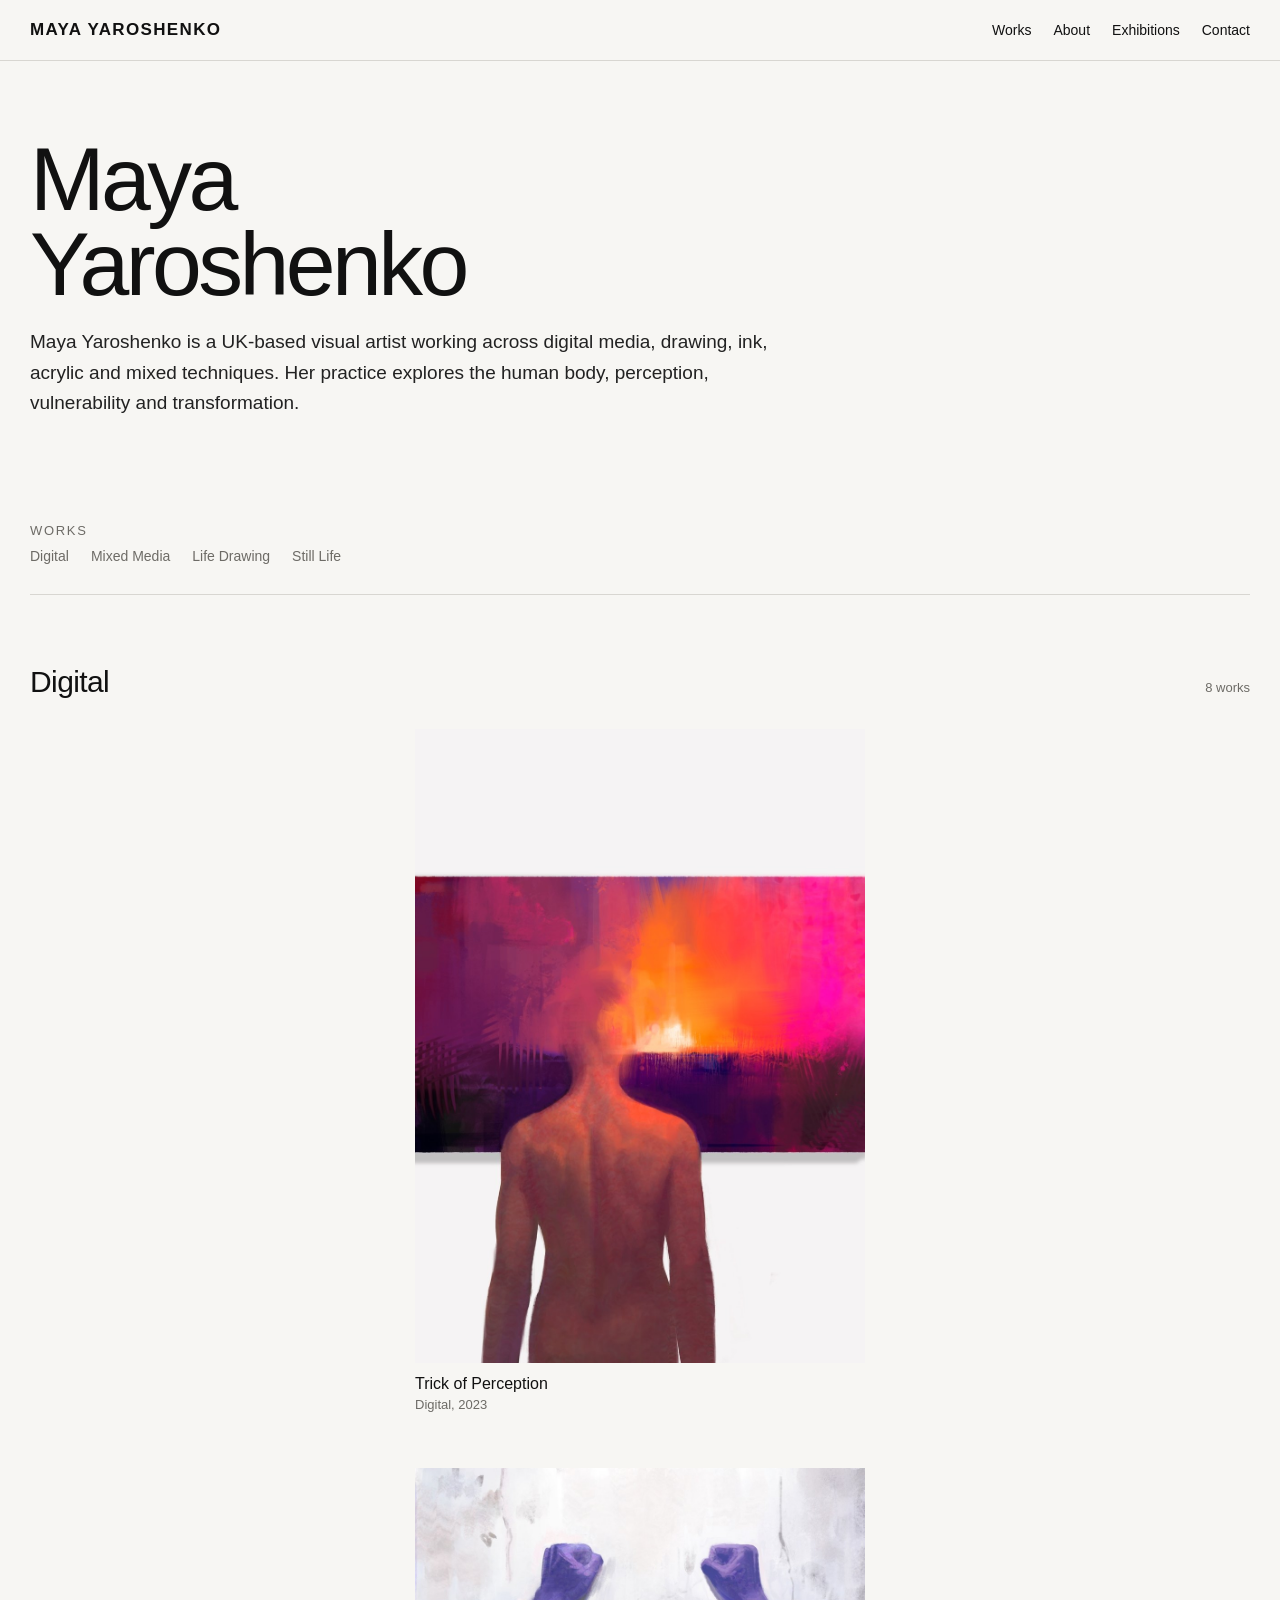
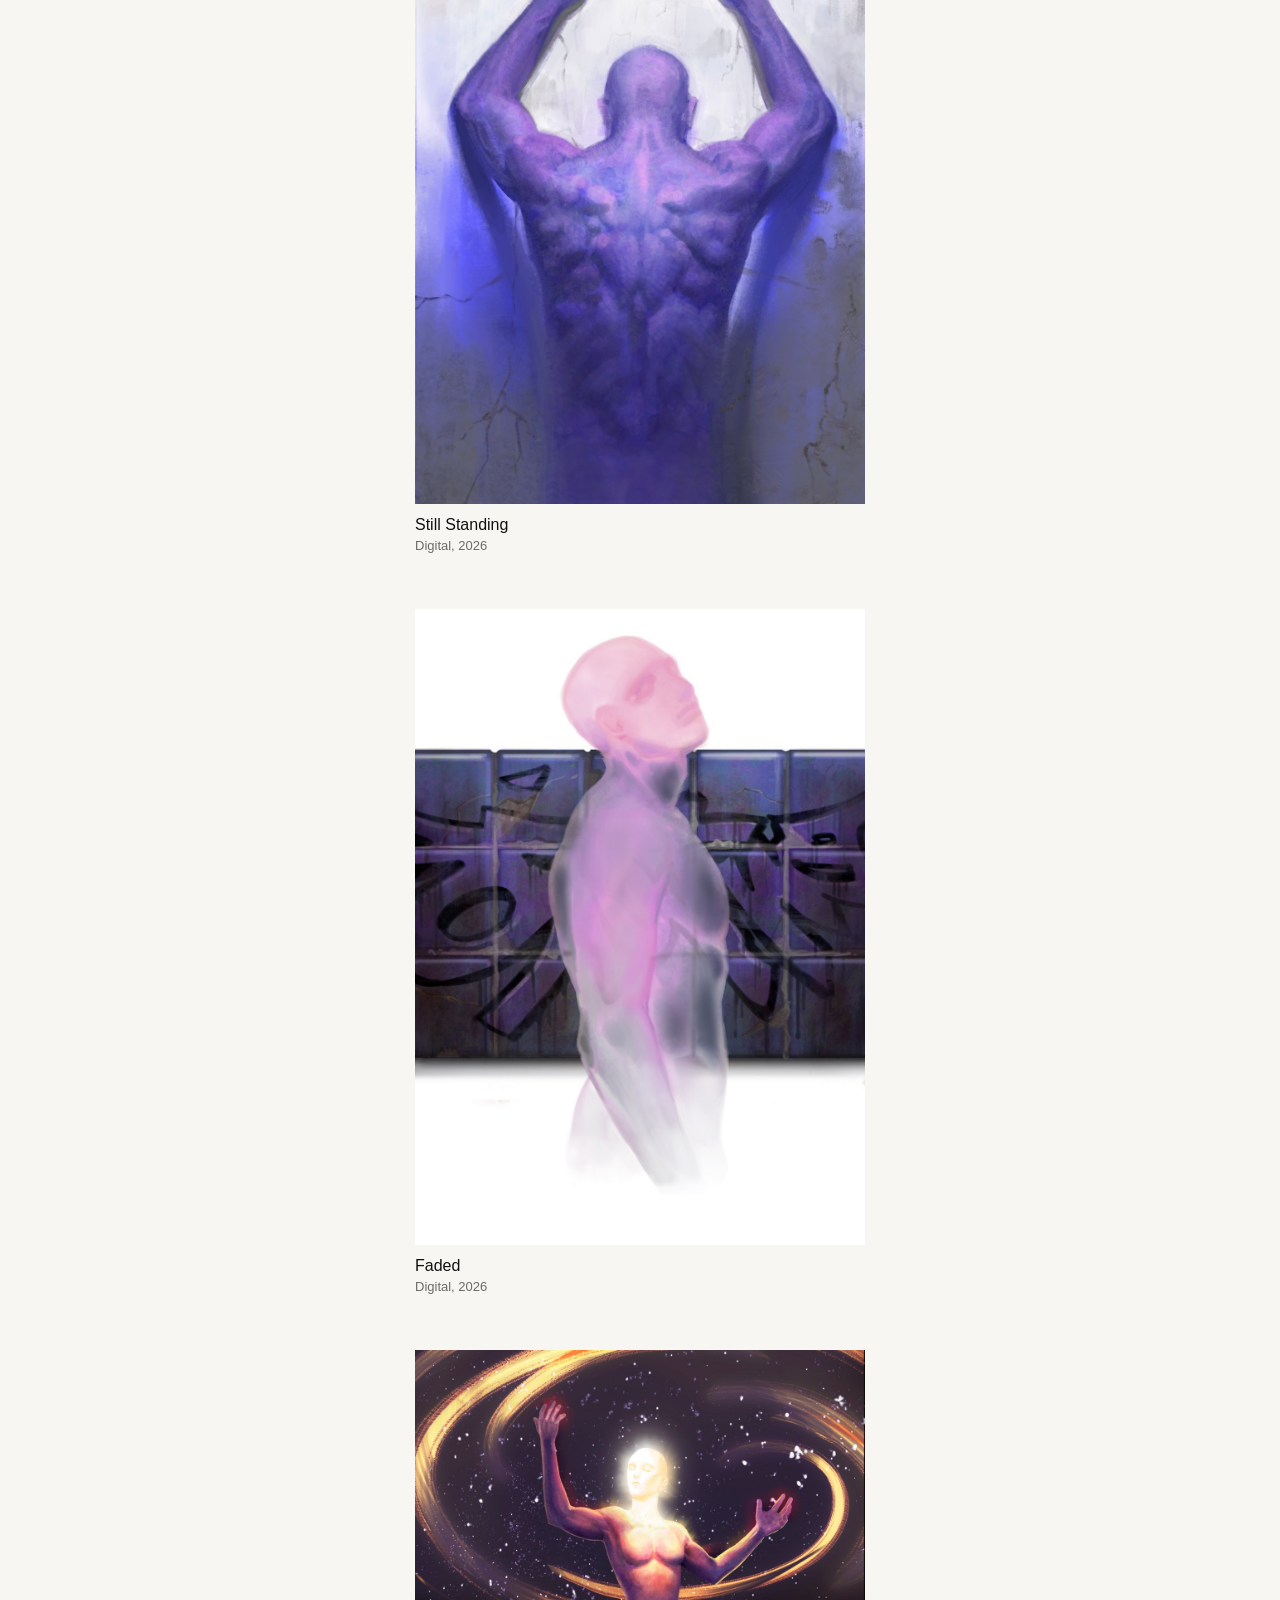
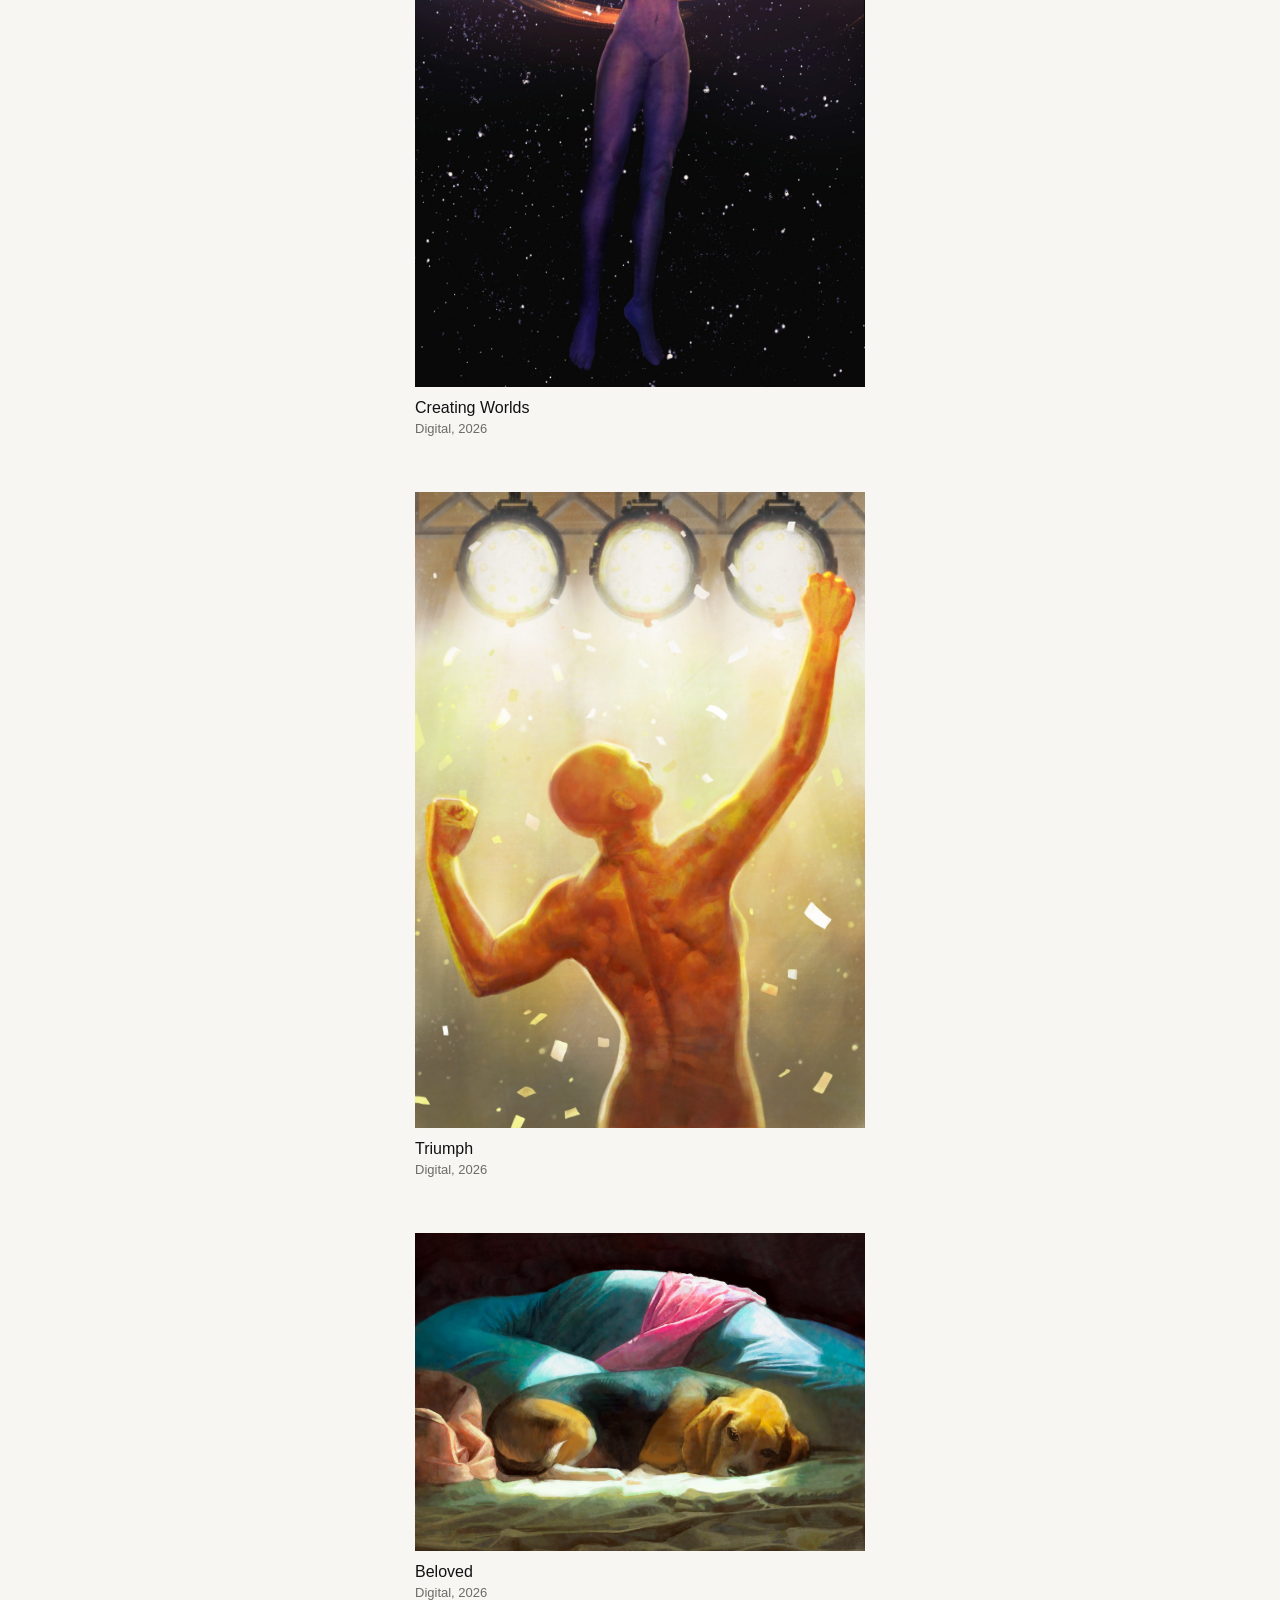
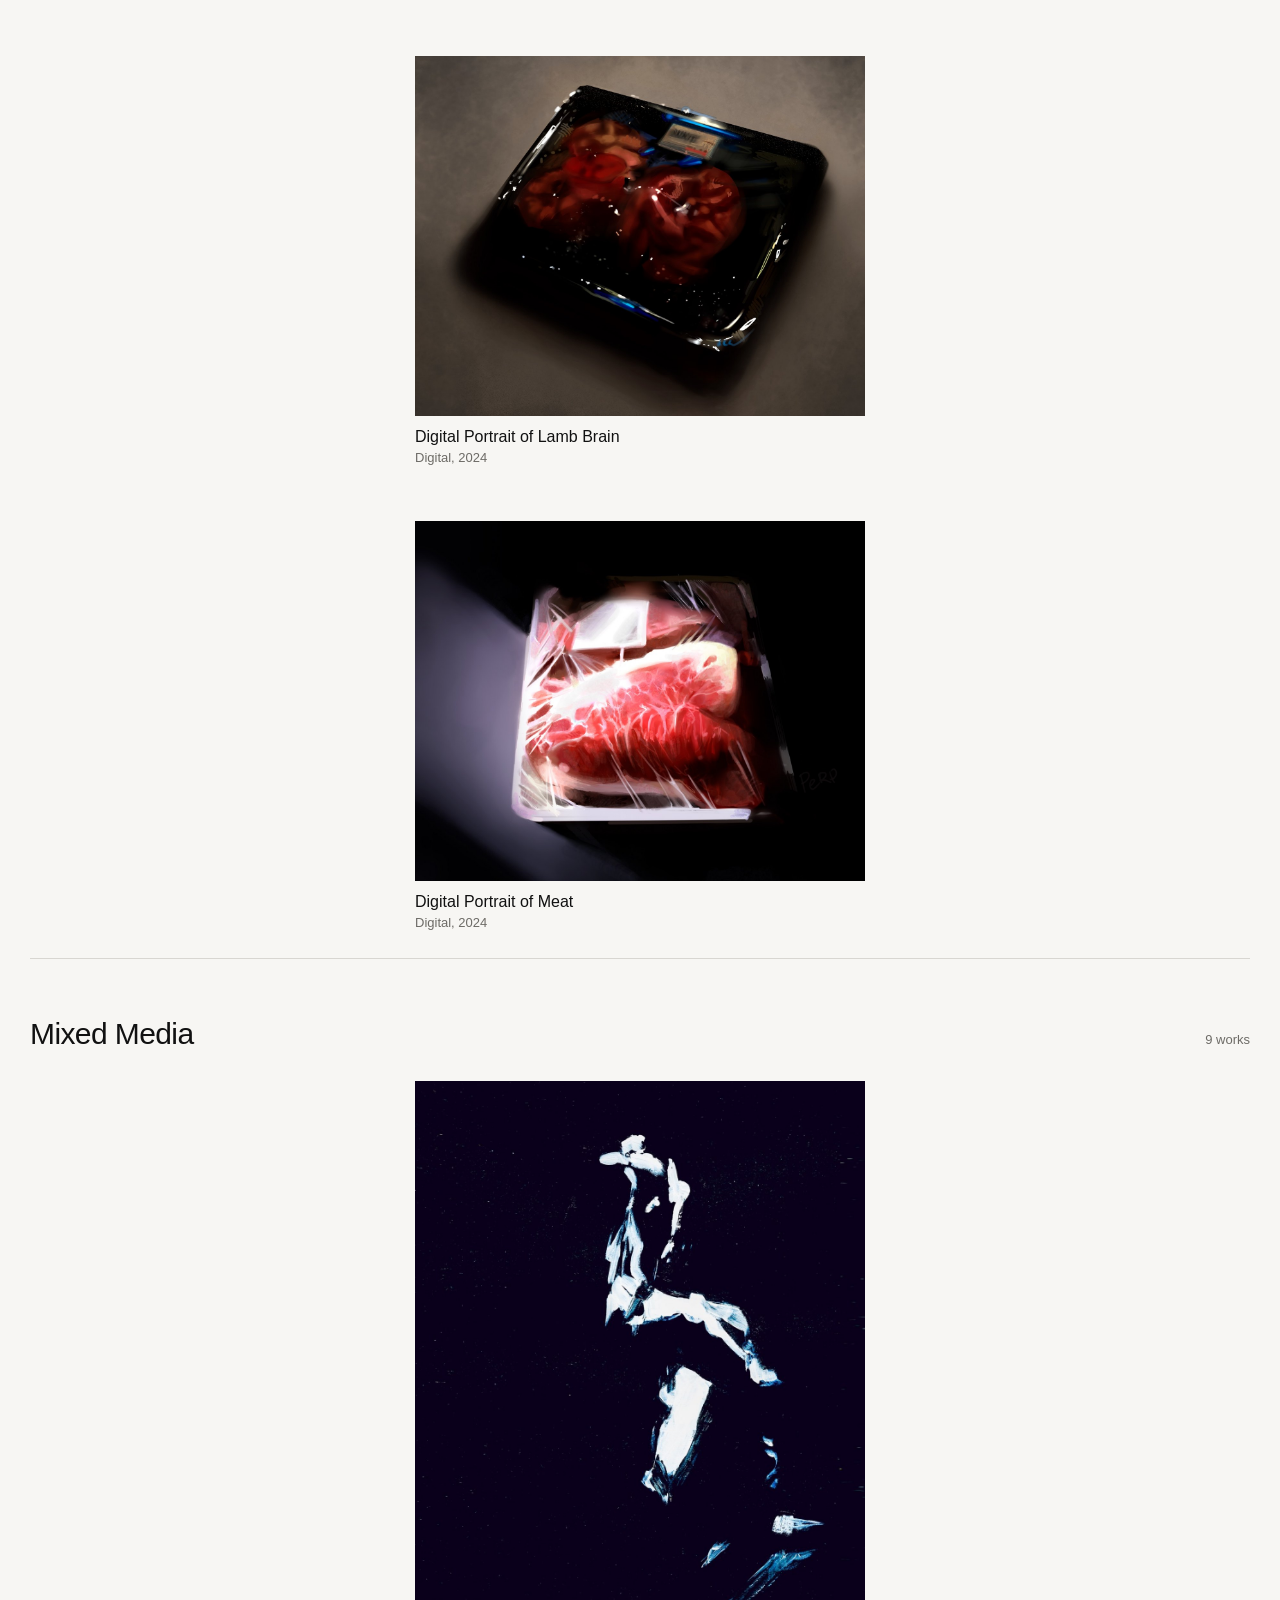
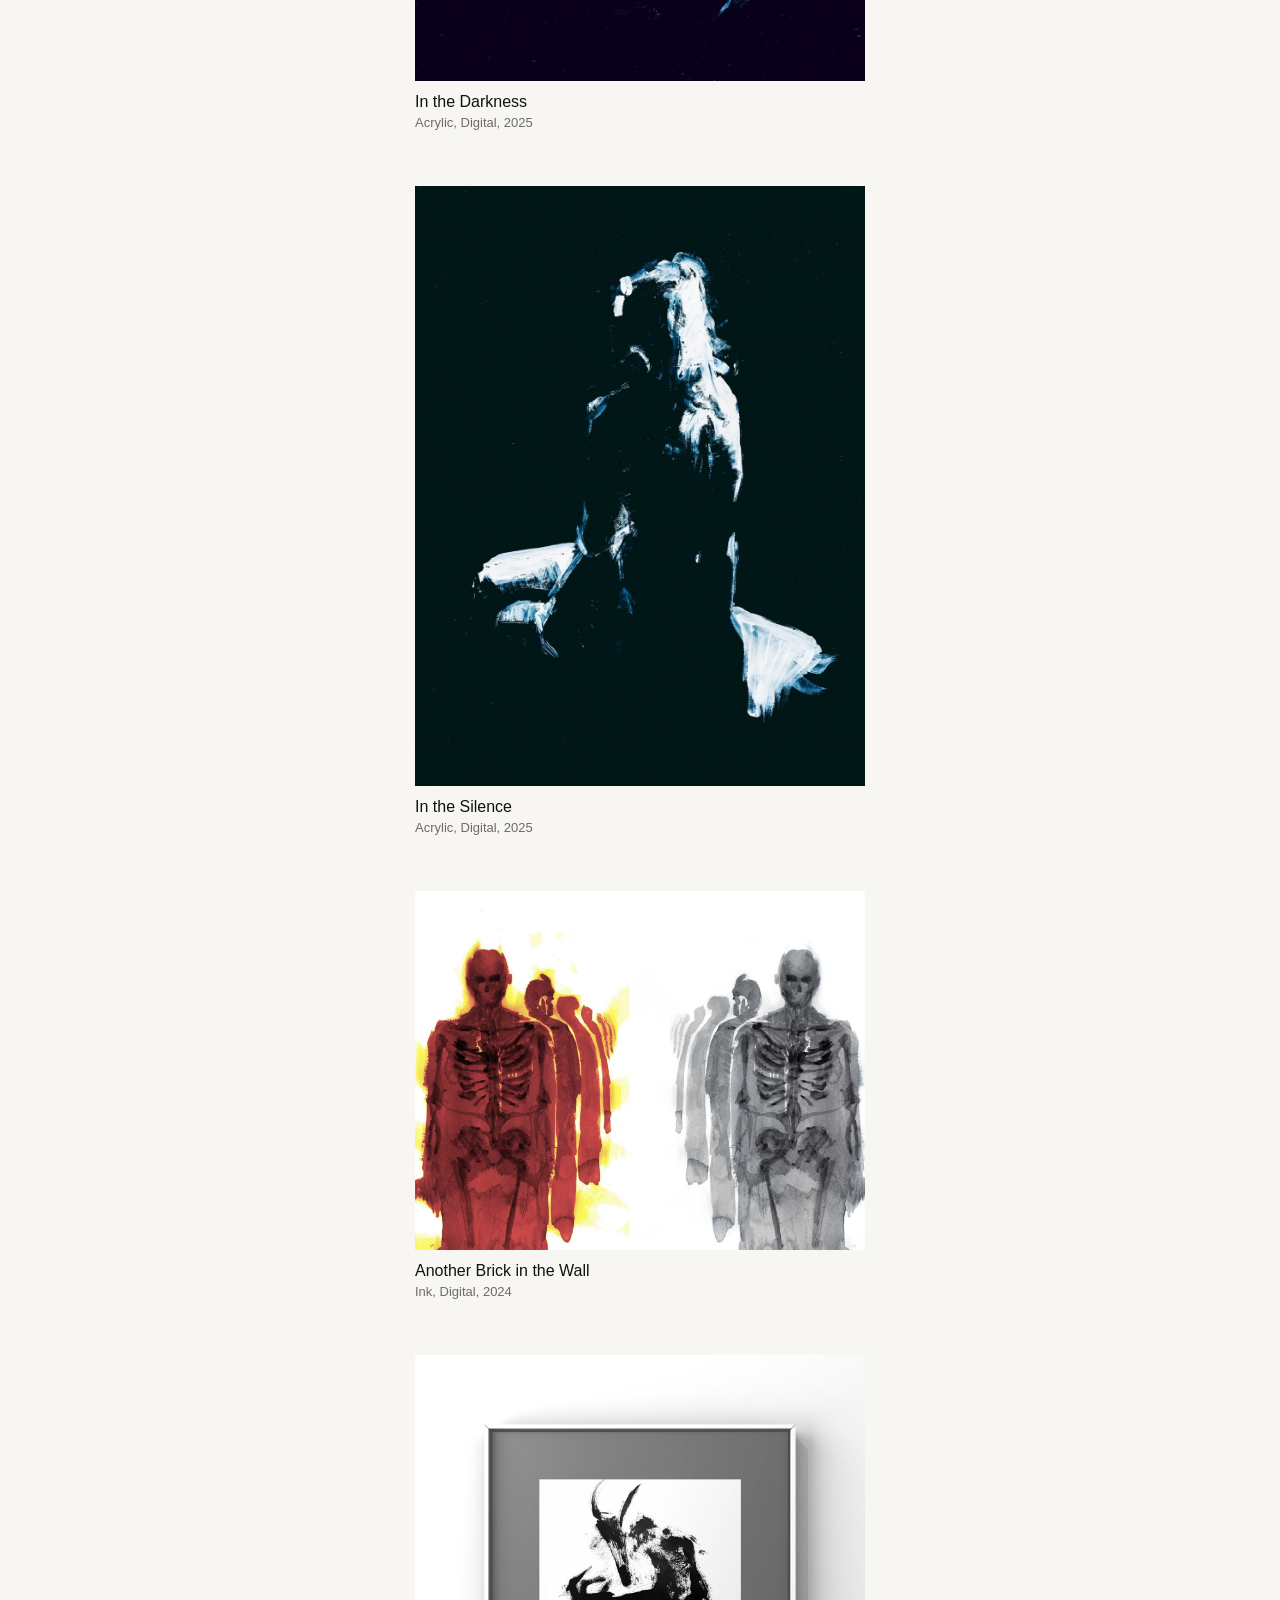
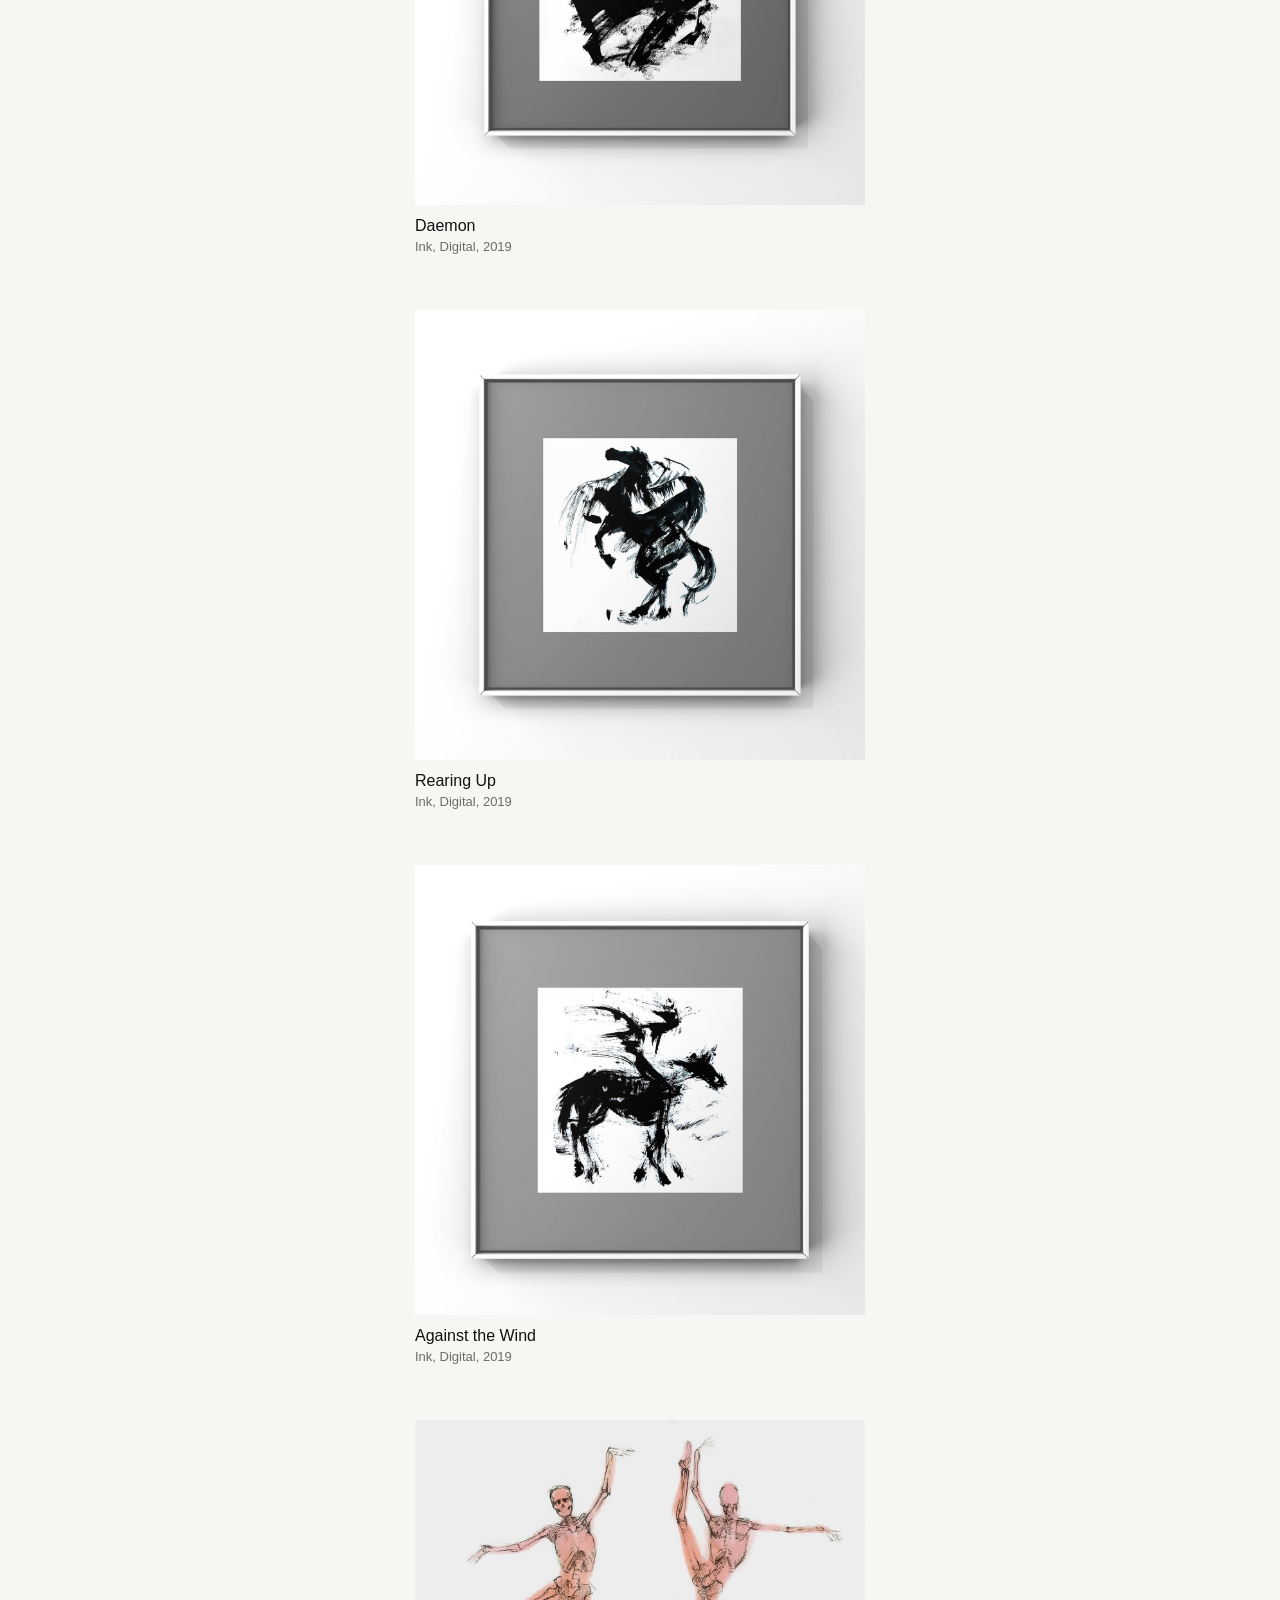
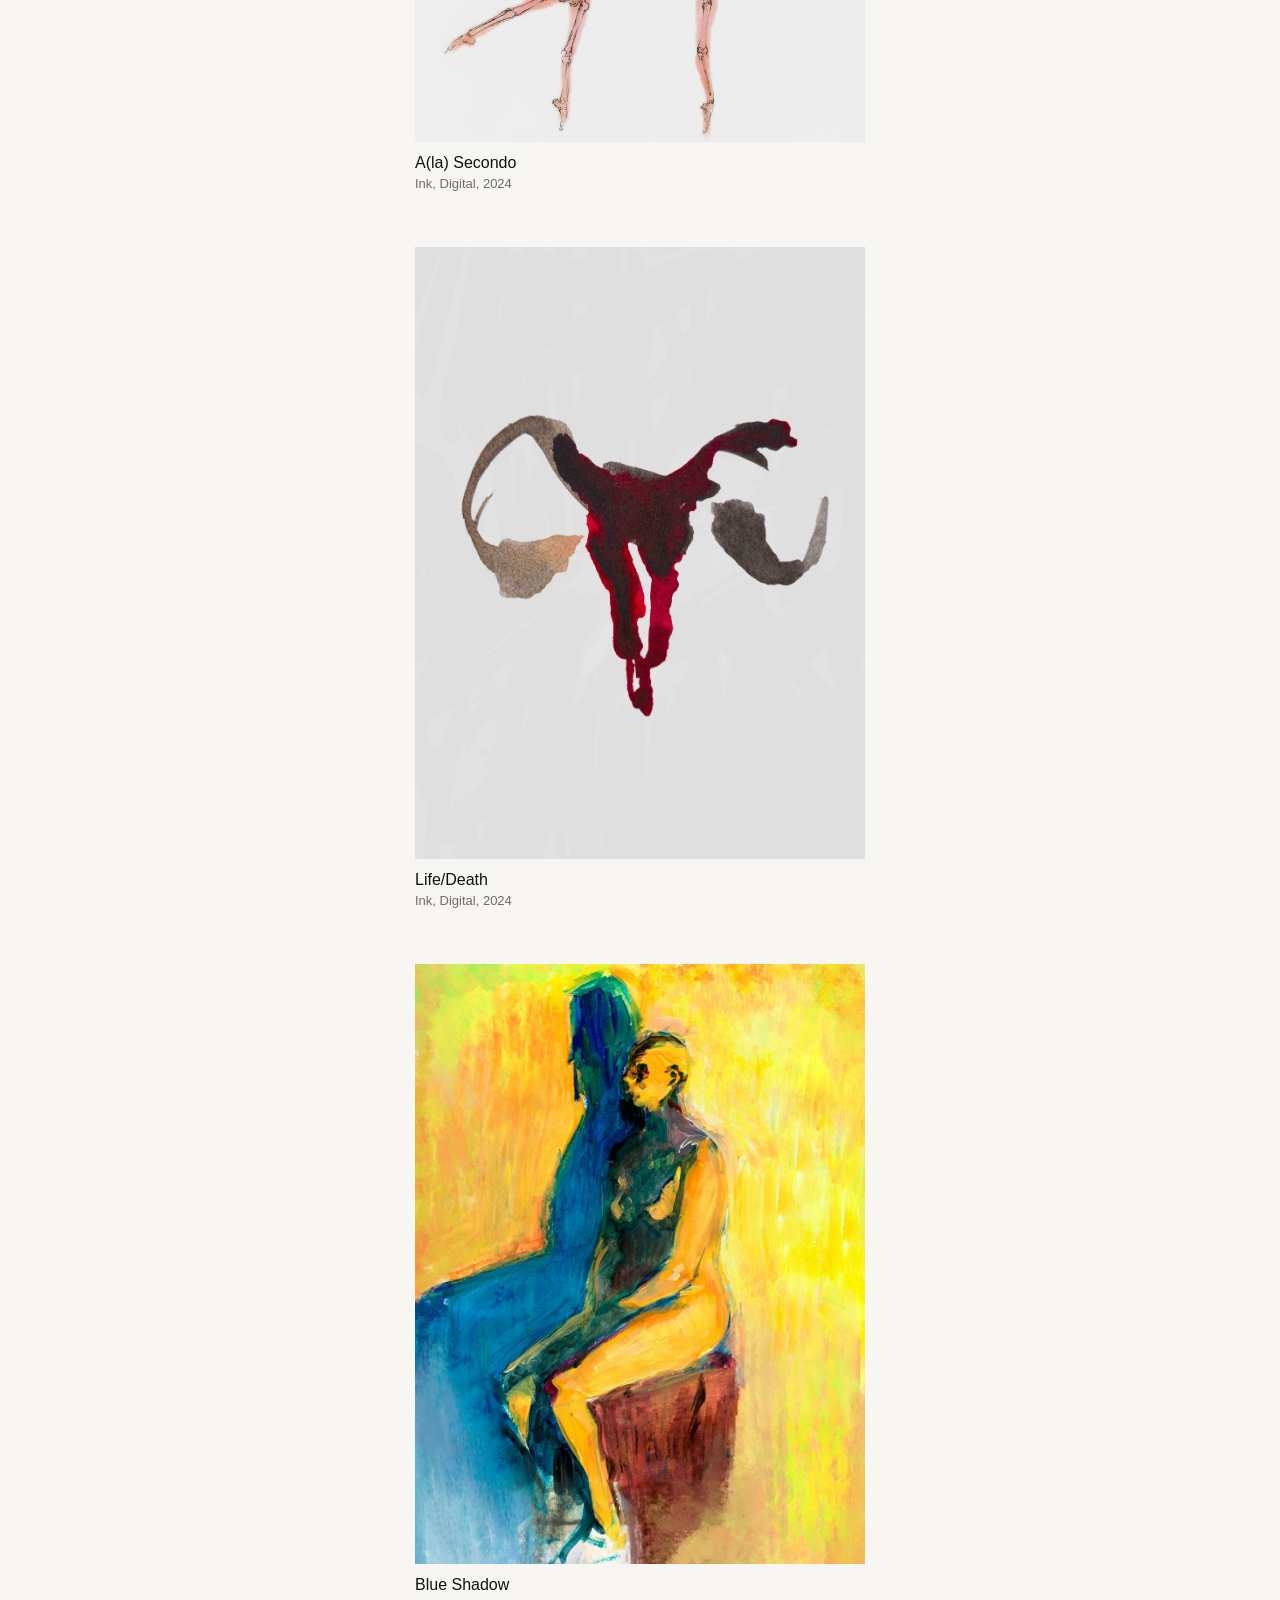
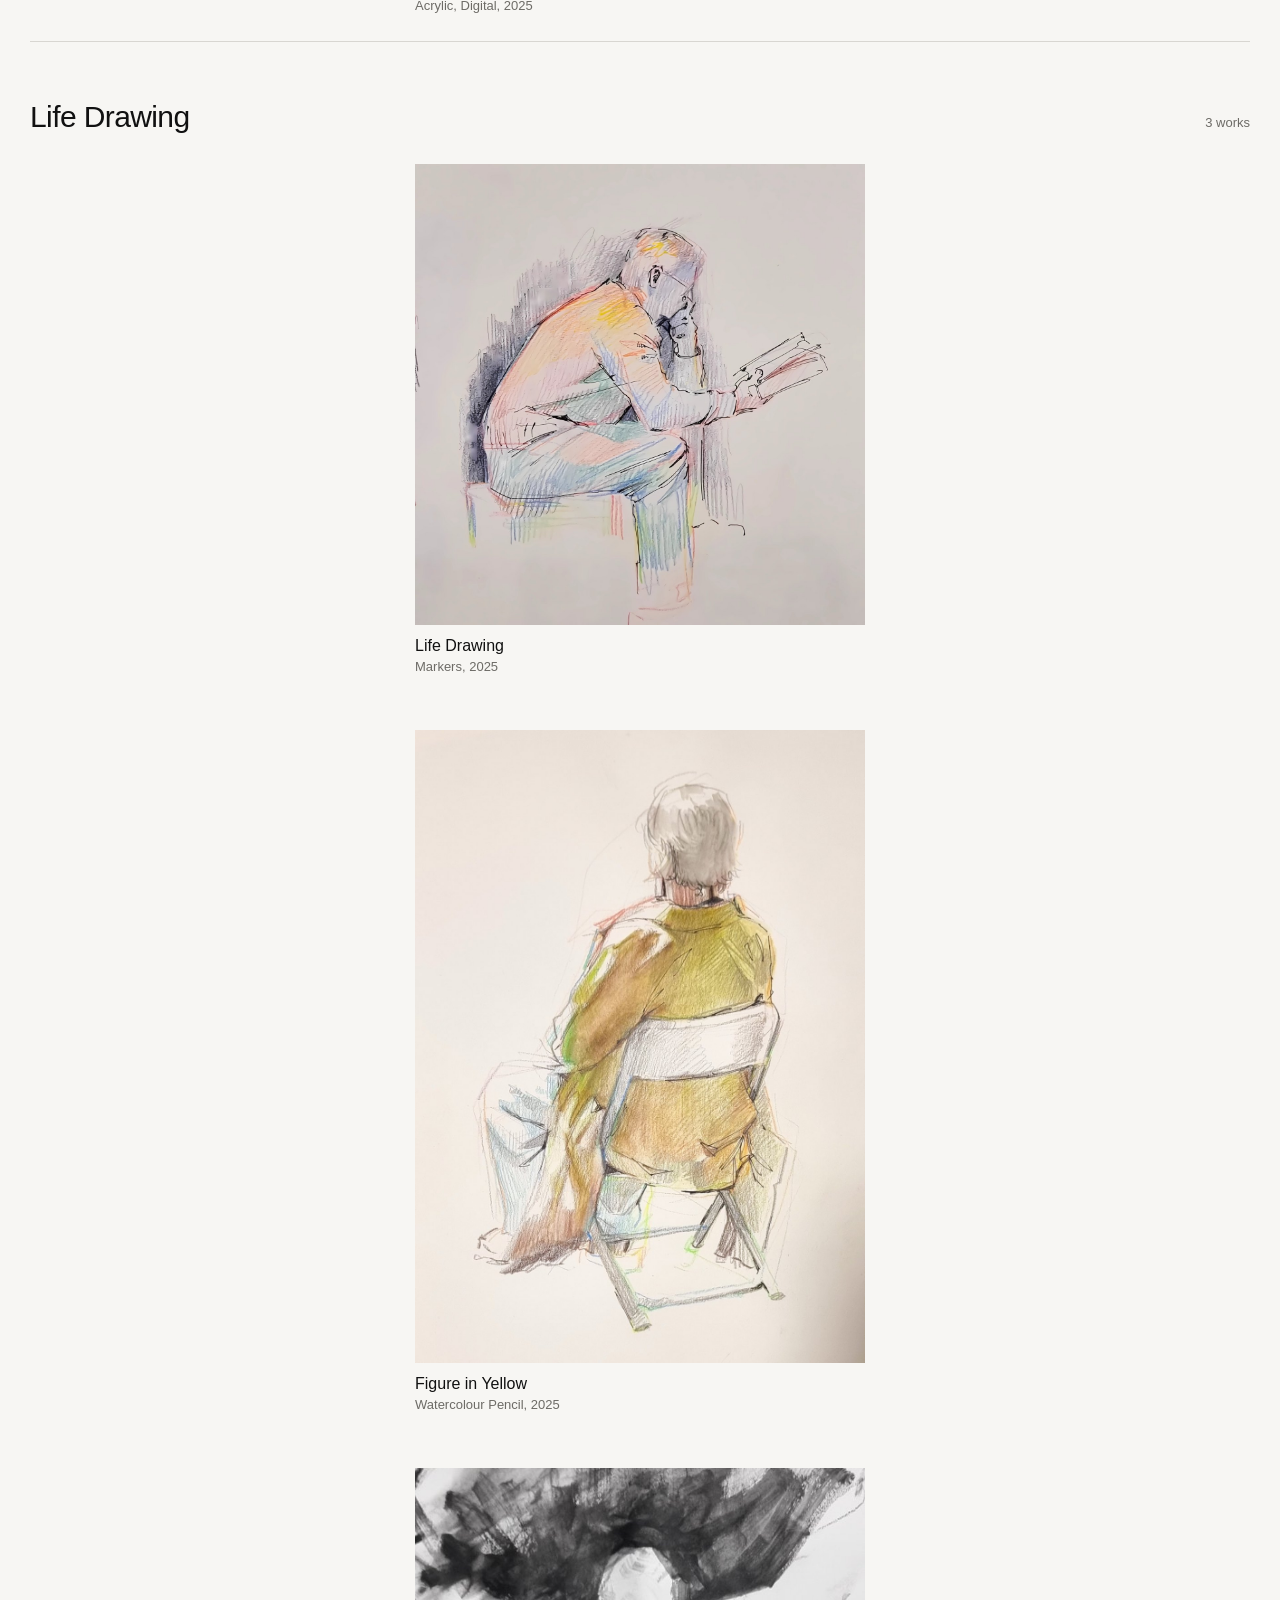
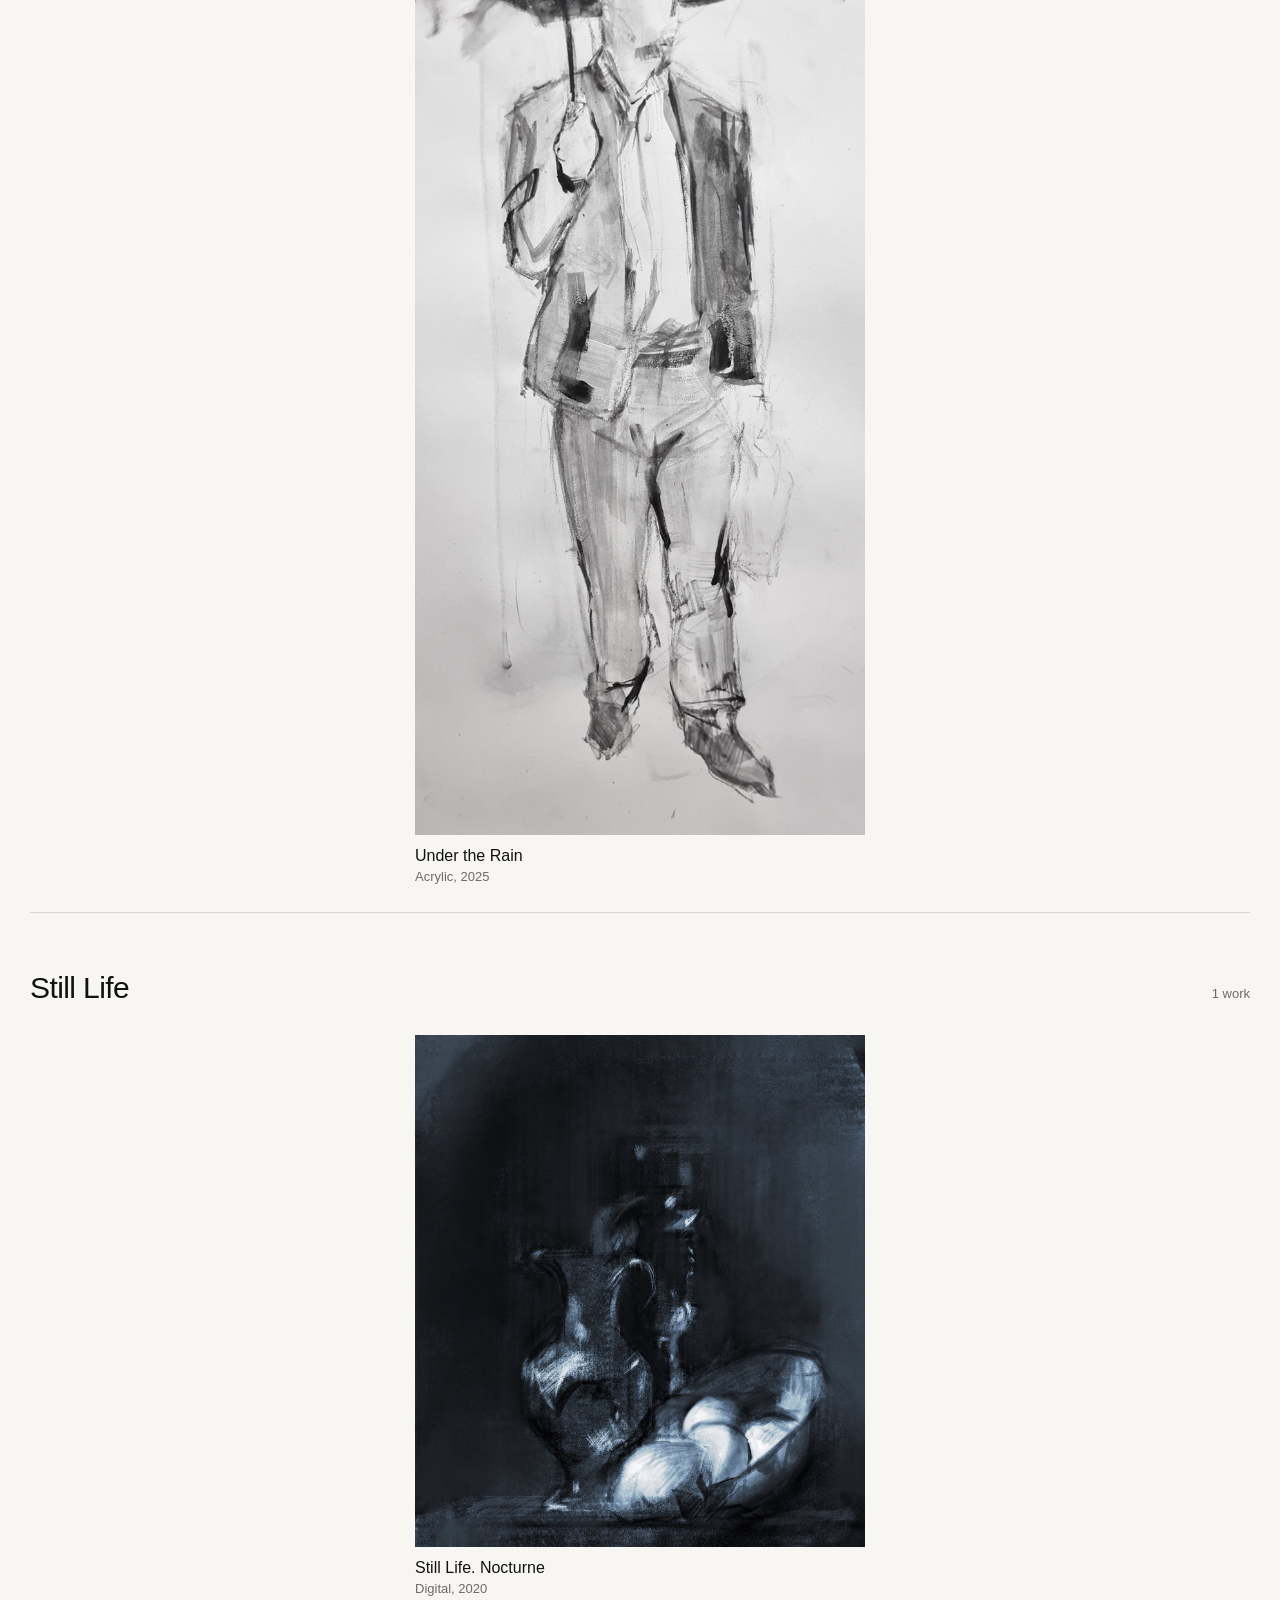
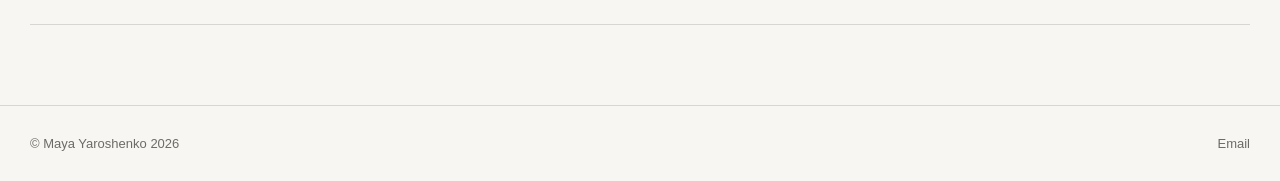
==== commit 0fb40ad1: "Add files via upload" ====
--- a/index.html
+++ b/index.html
@@ -42,22 +42,34 @@
 </nav>
 
 <section class="work-section" id="digital">
-  <div class="section-head"><h2>Digital</h2><span>5 works</span></div>
+  <div class="section-head"><h2>Digital</h2><span>8 works</span></div>
   <div class="grid"><article class="work-card">
 <img src="[data-uri]" alt="Trick of Perception by Maya Yaroshenko">
 <div class="meta"><div class="title">Trick of Perception</div><div class="details">Digital, 2023</div></div>
 </article><article class="work-card">
 <img src="[data-uri]